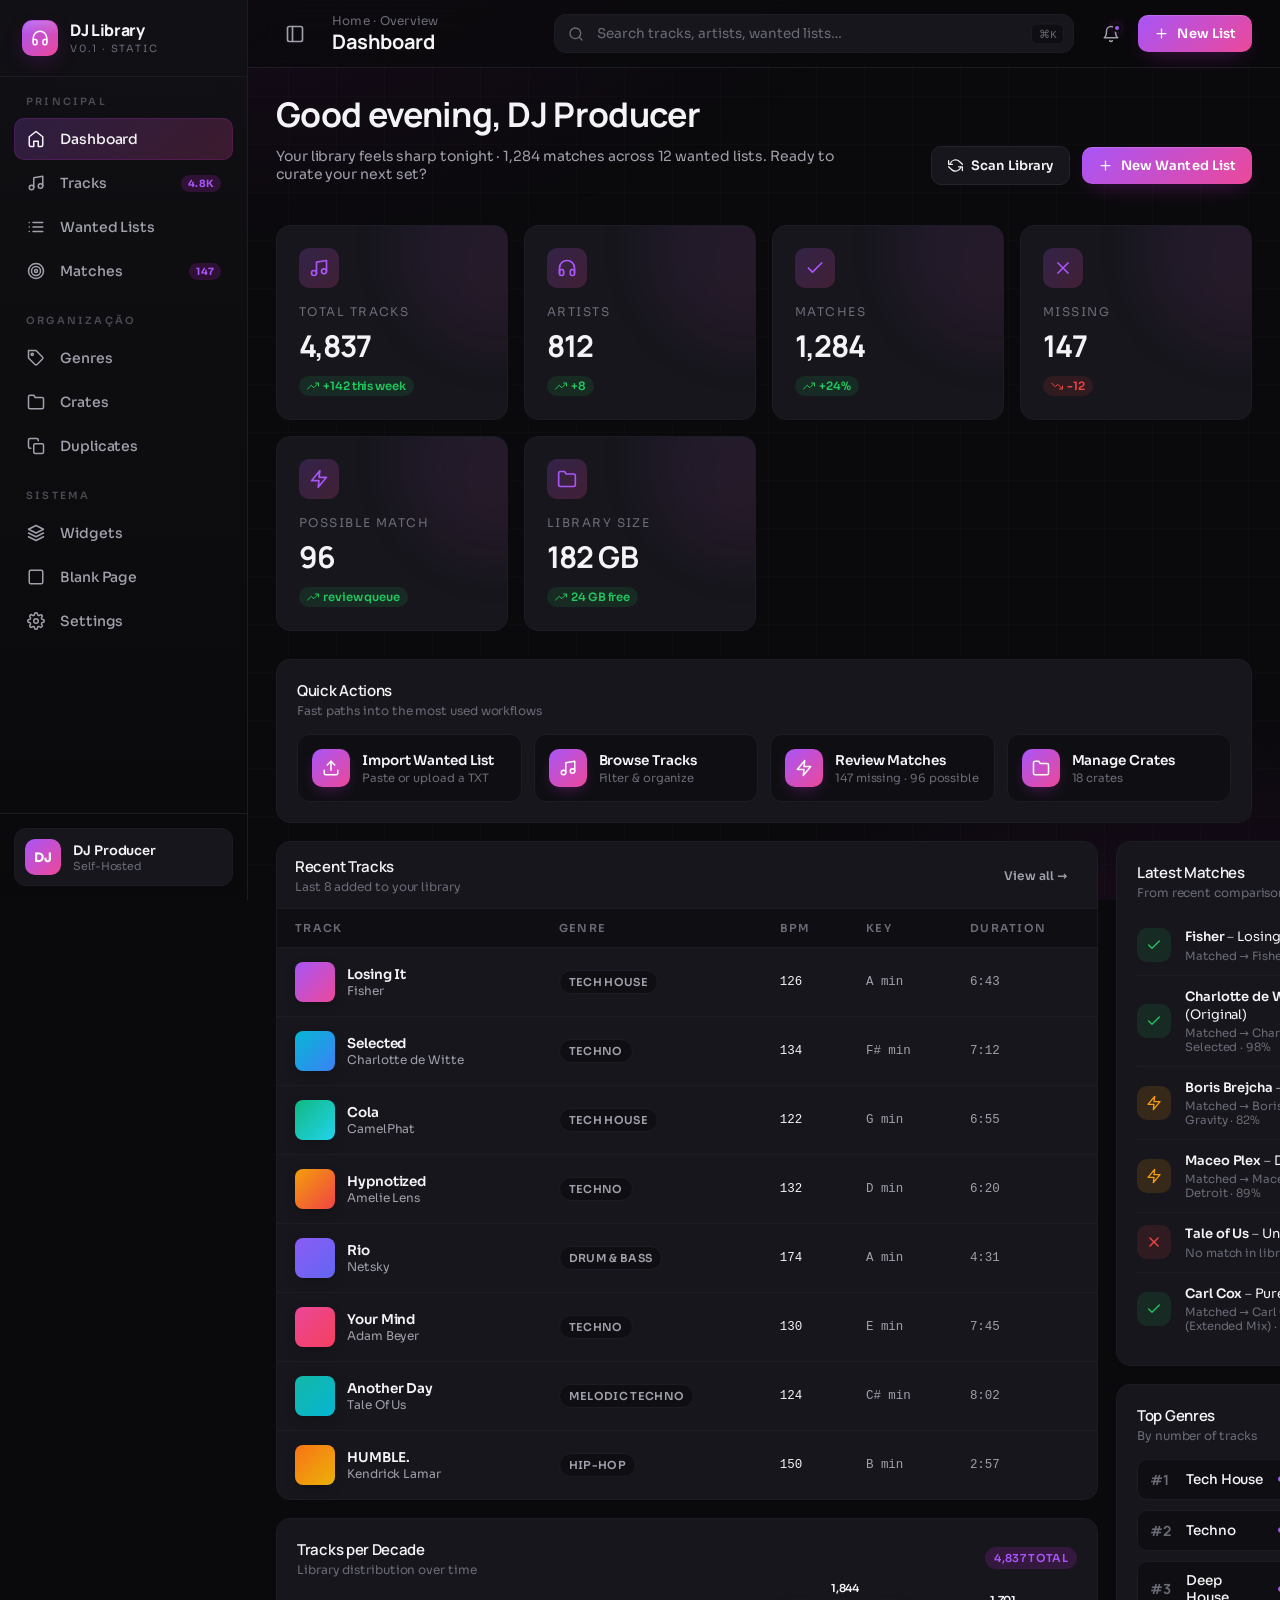
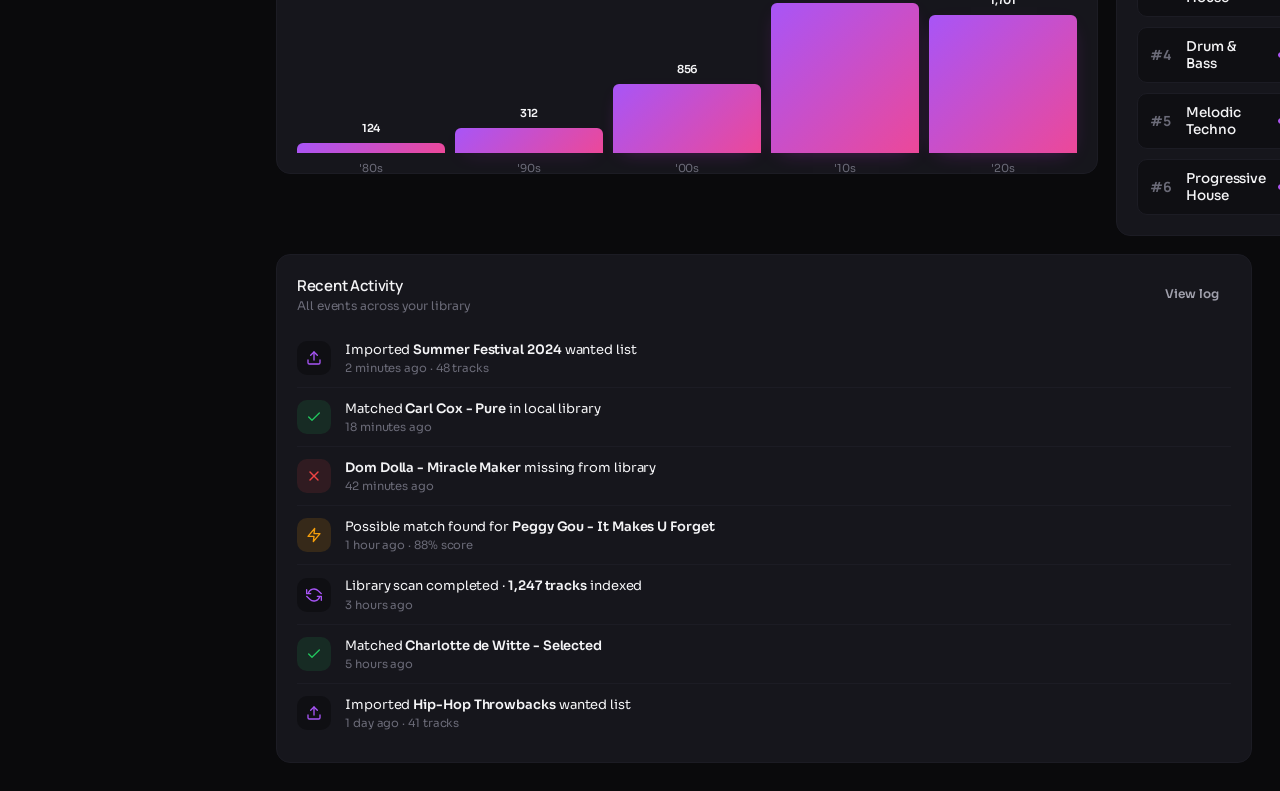
==== frontend/public/dj-library/dj-library.html @ b489fb36 "auto-commit for 7fa4ab2e-2ff0-41b8-8166-0a86ba726720" ====
<!DOCTYPE html>
<html lang="en" data-skin="neon">
<head>
  <meta charset="UTF-8">
  <meta name="viewport" content="width=device-width, initial-scale=1.0">
  <title>Dashboard · DJ Library</title>
  <link rel="icon" href="data:image/svg+xml,<svg xmlns='http://www.w3.org/2000/svg' viewBox='0 0 24 24' fill='none' stroke='%23a855f7' stroke-width='2'><path d='M3 18v-6a9 9 0 0 1 18 0v6'/><path d='M21 19a2 2 0 0 1-2 2h-1a2 2 0 0 1-2-2v-3a2 2 0 0 1 2-2h3zM3 19a2 2 0 0 0 2 2h1a2 2 0 0 0 2-2v-3a2 2 0 0 0-2-2H3z'/></svg>">
  <link rel="stylesheet" href="assets/css/main.css">
  <script src="assets/js/data.js" defer></script>
  <script src="assets/js/layout.js" defer></script>
  <script src="assets/js/main.js" defer></script>
</head>
<body>
  <div class="mobile-overlay"></div>
  <div class="app">
    <aside class="sidebar" id="sidebar"></aside>
    <main class="main">
      <header class="topbar" id="topbar"></header>
      <div class="page" data-testid="page-dashboard">

        <!-- Hero -->
        <div class="page-hero anim-up">
          <div>
            <h2>Good evening, DJ Producer</h2>
            <p class="sub">Your library feels sharp tonight · 1,284 matches across 12 wanted lists. Ready to curate your next set?</p>
          </div>
          <div class="kit-row">
            <button class="btn btn-secondary" data-testid="action-scan">
              <svg width="15" height="15" viewBox="0 0 24 24" fill="none" stroke="currentColor" stroke-width="2" stroke-linecap="round" stroke-linejoin="round"><polyline points="1 4 1 10 7 10"/><polyline points="23 20 23 14 17 14"/><path d="M3.51 9a9 9 0 0 1 14.85-3.36L23 10M1 14l4.64 4.36A9 9 0 0 0 20.49 15"/></svg>
              <span>Scan Library</span>
            </button>
            <button class="btn btn-primary" data-testid="action-new-list" onclick="location.href='wanted-list.html'">
              <svg width="15" height="15" viewBox="0 0 24 24" fill="none" stroke="currentColor" stroke-width="2" stroke-linecap="round" stroke-linejoin="round"><line x1="12" y1="5" x2="12" y2="19"/><line x1="5" y1="12" x2="19" y2="12"/></svg>
              <span>New Wanted List</span>
            </button>
          </div>
        </div>

        <!-- Metrics -->
        <div class="metrics" id="metrics-grid"></div>

        <!-- Quick Actions -->
        <div class="card anim-up anim-up-2" style="margin-bottom: 18px;">
          <div class="card-header">
            <div>
              <h3>Quick Actions</h3>
              <div class="sub">Fast paths into the most used workflows</div>
            </div>
          </div>
          <div class="quick-actions" id="quick-actions"></div>
        </div>

        <!-- Main grid: table + top genres + activity -->
        <div class="grid-2 anim-up anim-up-3" style="margin-bottom: 18px;">
          <div class="stack">
            <div class="card" style="padding: 0;">
              <div class="table-toolbar">
                <div>
                  <h3 style="font-size:15px;font-weight:600;">Recent Tracks</h3>
                  <div style="font-size:12px;color:var(--text-dim);margin-top:2px;">Last 8 added to your library</div>
                </div>
                <div class="tt-spacer"></div>
                <a href="tracks.html" class="btn btn-ghost btn-sm">View all →</a>
              </div>
              <div class="table-scroll">
                <table class="data-table">
                  <thead>
                    <tr>
                      <th>Track</th>
                      <th>Genre</th>
                      <th>BPM</th>
                      <th>Key</th>
                      <th>Duration</th>
                    </tr>
                  </thead>
                  <tbody id="recent-tracks-body"></tbody>
                </table>
              </div>
            </div>

            <!-- Tracks per decade -->
            <div class="card">
              <div class="card-header">
                <div>
                  <h3>Tracks per Decade</h3>
                  <div class="sub">Library distribution over time</div>
                </div>
                <span class="badge badge-accent">4,837 total</span>
              </div>
              <div class="bars-chart" id="decade-chart"></div>
            </div>
          </div>

          <div class="stack">
            <!-- Latest matches -->
            <div class="card">
              <div class="card-header">
                <div>
                  <h3>Latest Matches</h3>
                  <div class="sub">From recent comparisons</div>
                </div>
                <a href="matches.html" class="btn btn-ghost btn-sm">All →</a>
              </div>
              <div class="activity-list" id="latest-matches"></div>
            </div>

            <!-- Top genres -->
            <div class="card">
              <div class="card-header">
                <div>
                  <h3>Top Genres</h3>
                  <div class="sub">By number of tracks</div>
                </div>
              </div>
              <div class="top-list" id="top-genres"></div>
            </div>
          </div>
        </div>

        <!-- Recent activity -->
        <div class="card anim-up anim-up-4">
          <div class="card-header">
            <div>
              <h3>Recent Activity</h3>
              <div class="sub">All events across your library</div>
            </div>
            <button class="btn btn-ghost btn-sm">View log</button>
          </div>
          <div class="activity-list" id="activity-feed"></div>
        </div>

      </div>
    </main>
  </div>

  <script>
    document.addEventListener('DOMContentLoaded', () => {
      DJLayout.mount({ active: 'dashboard', title: 'Dashboard', crumb: 'Home · Overview' });
      const I = DJ_ICONS;

      // Metrics
      const m = DJ_METRICS;
      const cells = [
        { label: 'Total Tracks',   value: m.tracks.toLocaleString(), trend: '+142 this week', up: true, icon: I.music, testid: 'metric-tracks' },
        { label: 'Artists',        value: m.artists, trend: '+8', up: true, icon: I.headphones, testid: 'metric-artists' },
        { label: 'Matches',        value: m.matched.toLocaleString(), trend: '+24%', up: true, icon: I.check, testid: 'metric-matches' },
        { label: 'Missing',        value: m.missing, trend: '-12', up: false, icon: I.x, testid: 'metric-missing' },
        { label: 'Possible Match', value: m.possible, trend: 'review queue', up: true, icon: I.zap, testid: 'metric-possible' },
        { label: 'Library Size',   value: m.size, trend: '24 GB free', up: true, icon: I.folder, testid: 'metric-size' },
      ];
      document.getElementById('metrics-grid').innerHTML = cells.map(c => `
        <div class="metric" data-testid="${c.testid}">
          <div class="metric-icon">${c.icon()}</div>
          <div class="metric-label">${c.label}</div>
          <div class="metric-value">${c.value}</div>
          <span class="metric-trend ${c.up ? 'up' : 'down'}">${c.up ? I.trendUp() : I.trendDown()}<span>${c.trend}</span></span>
        </div>
      `).join('');

      // Quick actions
      document.getElementById('quick-actions').innerHTML = [
        { title: 'Import Wanted List', sub: 'Paste or upload a TXT', icon: I.upload, href: 'wanted-list.html', testid: 'qa-import' },
        { title: 'Browse Tracks',      sub: 'Filter & organize',     icon: I.music,  href: 'tracks.html',      testid: 'qa-browse' },
        { title: 'Review Matches',     sub: '147 missing · 96 possible', icon: I.target || I.zap, href: 'matches.html', testid: 'qa-review' },
        { title: 'Manage Crates',      sub: '18 crates',             icon: I.folder, href: 'crates.html',      testid: 'qa-crates' },
      ].map(q => `
        <a href="${q.href}" class="qa" data-testid="${q.testid}">
          <div class="qa-icon">${q.icon()}</div>
          <div class="qa-body">
            <div class="qa-title">${q.title}</div>
            <div class="qa-sub">${q.sub}</div>
          </div>
        </a>
      `).join('');

      // Recent tracks (first 8)
      document.getElementById('recent-tracks-body').innerHTML = DJ_TRACKS.slice(0, 8).map(t => {
        const cover = coverUrl(t.id);
        const grad = coverClass(t.id);
        return `
          <tr>
            <td>
              <div class="track-cell">
                <div class="album-art ${grad}"><img src="${cover}" alt="" onerror="this.style.display='none'"/></div>
                <div class="track-info">
                  <span class="track-title">${t.track}</span>
                  <span class="track-artist">${t.artist}</span>
                </div>
              </div>
            </td>
            <td><span class="badge badge-neutral">${t.genre}</span></td>
            <td class="mono">${t.bpm}</td>
            <td class="mono muted">${t.key}</td>
            <td class="mono muted">${t.duration}</td>
          </tr>
        `;
      }).join('');

      // Decade chart
      const maxDec = Math.max(...DJ_DECADES.map(d => d.value));
      document.getElementById('decade-chart').innerHTML = DJ_DECADES.map(d => {
        const h = Math.round((d.value / maxDec) * 100);
        return `
          <div class="bar" style="height:${h}%;">
            <div class="bar-value">${d.value.toLocaleString()}</div>
            <div class="bar-label">${d.label}</div>
          </div>
        `;
      }).join('');

      // Latest matches
      document.getElementById('latest-matches').innerHTML = DJ_MATCHES.slice(0, 6).map(m => {
        const cls = m.status === 'have' ? 'have' : m.status === 'missing' ? 'missing' : 'possible';
        const ico = m.status === 'have' ? I.check() : m.status === 'missing' ? I.x() : I.zap();
        return `
          <div class="activity-item">
            <div class="activity-icon ${cls}">${ico}</div>
            <div class="activity-body">
              <div class="activity-text"><strong>${m.wanted_artist}</strong> <span class="muted">–</span> ${m.wanted_track}</div>
              <div class="activity-meta">${m.match !== '—' ? 'Matched → ' + m.match : 'No match in library'} ${m.score ? '· ' + m.score + '%' : ''}</div>
            </div>
            <span class="badge badge-${m.status}">${m.status}</span>
          </div>
        `;
      }).join('');

      // Top genres
      const maxG = Math.max(...DJ_GENRES.map(g => g.count));
      document.getElementById('top-genres').innerHTML = DJ_GENRES.slice(0, 6).map((g, i) => `
        <div class="top-row">
          <span class="top-rank">#${i + 1}</span>
          <span class="top-label">${g.name}</span>
          <div class="top-bar"><div class="top-bar-fill" style="width:${(g.count / maxG) * 100}%"></div></div>
          <span class="top-value">${g.count}</span>
        </div>
      `).join('');

      // Activity feed
      document.getElementById('activity-feed').innerHTML = DJ_ACTIVITY.map(a => {
        const cls = a.type === 'have' ? 'have' : a.type === 'missing' ? 'missing' : a.type === 'possible' ? 'possible' : '';
        const ico = a.icon === 'check' ? I.check() : a.icon === 'x' ? I.x() : a.icon === 'zap' ? I.zap() : a.icon === 'upload' ? I.upload() : I.refresh();
        return `
          <div class="activity-item">
            <div class="activity-icon ${cls}">${ico}</div>
            <div class="activity-body">
              <div class="activity-text">${a.text}</div>
              <div class="activity-meta">${a.meta}</div>
            </div>
          </div>
        `;
      }).join('');
    });
  </script>
</body>
</html>
---- frontend/public/dj-library/assets/css/main.css ----
/* ============================================
   DJ LIBRARY — Core Stylesheet
   ============================================ */

/* ---------- Fonts ---------- */
@import url('https://fonts.googleapis.com/css2?family=Sora:wght@300;400;500;600;700;800&family=Manrope:wght@400;500;600;700;800&display=swap');

/* ---------- Theme Tokens ---------- */
:root {
  /* Surfaces */
  --bg: #0a0a0c;
  --bg-grid: #0d0d10;
  --bg-elevated: #111115;
  --bg-card: #16161c;
  --bg-card-hover: #1d1d25;
  --bg-inset: #0f0f13;
  --border: #24242e;
  --border-strong: #32323e;
  --border-subtle: #1c1c24;

  /* Text */
  --text: #f4f4f6;
  --text-muted: #a0a0ac;
  --text-dim: #6b6b78;
  --text-faint: #4a4a54;

  /* Status */
  --have: #22c55e;
  --have-bg: rgba(34, 197, 94, 0.12);
  --missing: #ef4444;
  --missing-bg: rgba(239, 68, 68, 0.12);
  --possible: #f59e0b;
  --possible-bg: rgba(245, 158, 11, 0.14);
  --info: #38bdf8;
  --info-bg: rgba(56, 189, 248, 0.12);

  /* Default Skin: NEON (Purple + Magenta) */
  --accent: #c026d3;
  --accent-2: #a855f7;
  --accent-soft: rgba(192, 38, 211, 0.18);
  --accent-glow: rgba(192, 38, 211, 0.45);
  --accent-grad: linear-gradient(135deg, #a855f7 0%, #ec4899 100%);
  --accent-grad-soft: linear-gradient(135deg, rgba(168, 85, 247, 0.2) 0%, rgba(236, 72, 153, 0.2) 100%);

  /* Layout */
  --sidebar-w: 248px;
  --sidebar-w-collapsed: 76px;
  --header-h: 68px;
  --radius: 14px;
  --radius-sm: 10px;
  --radius-lg: 20px;

  /* Motion */
  --ease: cubic-bezier(0.22, 1, 0.36, 1);
  --t-fast: 140ms;
  --t-med: 260ms;
  --t-slow: 420ms;
}

/* Skin: ELECTRIC (Cyan + Blue) */
[data-skin="electric"] {
  --accent: #06b6d4;
  --accent-2: #3b82f6;
  --accent-soft: rgba(6, 182, 212, 0.18);
  --accent-glow: rgba(6, 182, 212, 0.45);
  --accent-grad: linear-gradient(135deg, #3b82f6 0%, #06b6d4 100%);
  --accent-grad-soft: linear-gradient(135deg, rgba(59, 130, 246, 0.2) 0%, rgba(6, 182, 212, 0.2) 100%);
}

/* Skin: NEBULA (Purple + Cyan) */
[data-skin="nebula"] {
  --accent: #8b5cf6;
  --accent-2: #22d3ee;
  --accent-soft: rgba(139, 92, 246, 0.18);
  --accent-glow: rgba(139, 92, 246, 0.45);
  --accent-grad: linear-gradient(135deg, #8b5cf6 0%, #22d3ee 100%);
  --accent-grad-soft: linear-gradient(135deg, rgba(139, 92, 246, 0.2) 0%, rgba(34, 211, 238, 0.2) 100%);
}

/* Skin: SUNSET (Orange + Pink) */
[data-skin="sunset"] {
  --accent: #f97316;
  --accent-2: #ec4899;
  --accent-soft: rgba(249, 115, 22, 0.18);
  --accent-glow: rgba(249, 115, 22, 0.45);
  --accent-grad: linear-gradient(135deg, #f97316 0%, #ec4899 100%);
  --accent-grad-soft: linear-gradient(135deg, rgba(249, 115, 22, 0.2) 0%, rgba(236, 72, 153, 0.2) 100%);
}

/* Skin: MATRIX (Green) */
[data-skin="matrix"] {
  --accent: #10b981;
  --accent-2: #84cc16;
  --accent-soft: rgba(16, 185, 129, 0.18);
  --accent-glow: rgba(16, 185, 129, 0.45);
  --accent-grad: linear-gradient(135deg, #10b981 0%, #84cc16 100%);
  --accent-grad-soft: linear-gradient(135deg, rgba(16, 185, 129, 0.2) 0%, rgba(132, 204, 22, 0.2) 100%);
}

/* ---------- Reset ---------- */
*, *::before, *::after { box-sizing: border-box; }
html, body { margin: 0; padding: 0; }
body {
  font-family: 'Sora', system-ui, -apple-system, sans-serif;
  font-weight: 400;
  background: var(--bg);
  color: var(--text);
  -webkit-font-smoothing: antialiased;
  font-feature-settings: 'ss01', 'cv11';
  min-height: 100vh;
  overflow-x: hidden;
  letter-spacing: -0.005em;
}
h1, h2, h3, h4, h5 { font-family: 'Manrope', 'Sora', sans-serif; font-weight: 700; letter-spacing: -0.02em; margin: 0; }
a { color: inherit; text-decoration: none; }
button { font-family: inherit; cursor: pointer; border: none; background: none; color: inherit; }
input, textarea, select { font-family: inherit; }
::selection { background: var(--accent-soft); color: var(--text); }

/* Scrollbars */
*::-webkit-scrollbar { width: 10px; height: 10px; }
*::-webkit-scrollbar-track { background: transparent; }
*::-webkit-scrollbar-thumb { background: var(--border-strong); border-radius: 10px; border: 2px solid var(--bg); }
*::-webkit-scrollbar-thumb:hover { background: var(--text-faint); }

/* ---------- Background ambient ---------- */
body::before {
  content: '';
  position: fixed;
  inset: 0;
  background:
    radial-gradient(1200px 600px at 15% -10%, var(--accent-soft), transparent 60%),
    radial-gradient(900px 500px at 95% 110%, var(--accent-soft), transparent 60%);
  opacity: 0.55;
  pointer-events: none;
  z-index: 0;
  transition: opacity var(--t-slow) var(--ease);
}
body::after {
  content: '';
  position: fixed;
  inset: 0;
  background-image:
    linear-gradient(rgba(255,255,255,0.014) 1px, transparent 1px),
    linear-gradient(90deg, rgba(255,255,255,0.014) 1px, transparent 1px);
  background-size: 48px 48px;
  pointer-events: none;
  z-index: 0;
}

/* ---------- App Shell ---------- */
.app {
  position: relative;
  z-index: 1;
  display: grid;
  grid-template-columns: var(--sidebar-w) 1fr;
  min-height: 100vh;
  transition: grid-template-columns var(--t-med) var(--ease);
}
.app.collapsed { grid-template-columns: var(--sidebar-w-collapsed) 1fr; }

/* ---------- Sidebar ---------- */
.sidebar {
  position: sticky;
  top: 0;
  height: 100vh;
  background: linear-gradient(180deg, rgba(17, 17, 21, 0.95) 0%, rgba(10, 10, 12, 0.92) 100%);
  border-right: 1px solid var(--border-subtle);
  backdrop-filter: blur(18px);
  -webkit-backdrop-filter: blur(18px);
  display: flex;
  flex-direction: column;
  z-index: 40;
  overflow: hidden;
  transition: transform var(--t-med) var(--ease);
}
.sidebar-brand {
  display: flex;
  align-items: center;
  gap: 12px;
  padding: 20px 22px;
  border-bottom: 1px solid var(--border-subtle);
  min-height: var(--header-h);
}
.sidebar-brand .logo {
  width: 36px;
  height: 36px;
  border-radius: 10px;
  background: var(--accent-grad);
  display: grid;
  place-items: center;
  flex-shrink: 0;
  box-shadow: 0 8px 24px -8px var(--accent-glow);
  position: relative;
  overflow: hidden;
}
.sidebar-brand .logo::after {
  content: '';
  position: absolute;
  inset: 1px;
  border-radius: 9px;
  background: linear-gradient(180deg, rgba(255,255,255,0.18), transparent 40%);
  pointer-events: none;
}
.sidebar-brand .logo svg { width: 18px; height: 18px; color: #fff; position: relative; z-index: 1; }
.sidebar-brand .brand-text { display: flex; flex-direction: column; line-height: 1.1; white-space: nowrap; overflow: hidden; }
.sidebar-brand .brand-name { font-family: 'Manrope', sans-serif; font-weight: 800; font-size: 16px; letter-spacing: -0.02em; }
.sidebar-brand .brand-tag { font-size: 10px; text-transform: uppercase; letter-spacing: 0.18em; color: var(--text-dim); margin-top: 3px; }

.sidebar-nav {
  flex: 1;
  overflow-y: auto;
  padding: 18px 14px;
  display: flex;
  flex-direction: column;
  gap: 22px;
}
.nav-group-label {
  font-size: 10px;
  letter-spacing: 0.22em;
  text-transform: uppercase;
  color: var(--text-faint);
  padding: 0 12px 8px;
  font-weight: 600;
  white-space: nowrap;
  overflow: hidden;
}
.nav-group { display: flex; flex-direction: column; gap: 2px; }
.nav-item {
  display: flex;
  align-items: center;
  gap: 14px;
  padding: 11px 12px;
  border-radius: 10px;
  color: var(--text-muted);
  font-size: 14px;
  font-weight: 500;
  transition: background var(--t-fast) var(--ease), color var(--t-fast) var(--ease), transform var(--t-fast) var(--ease);
  position: relative;
  white-space: nowrap;
  overflow: hidden;
}
.nav-item .nav-icon {
  width: 20px; height: 20px;
  display: grid; place-items: center;
  flex-shrink: 0;
  position: relative;
}
.nav-item .nav-icon svg { width: 18px; height: 18px; }
.nav-item:hover { background: var(--bg-card); color: var(--text); }
.nav-item.active {
  background: var(--accent-grad-soft);
  color: var(--text);
  box-shadow: inset 0 0 0 1px var(--accent-soft);
}
.nav-item.active::before {
  content: '';
  position: absolute;
  left: -14px;
  top: 50%;
  transform: translateY(-50%);
  width: 3px;
  height: 20px;
  border-radius: 0 3px 3px 0;
  background: var(--accent-grad);
  box-shadow: 0 0 12px var(--accent-glow);
}
.nav-item .nav-badge {
  margin-left: auto;
  font-size: 10px;
  font-weight: 700;
  padding: 2px 7px;
  border-radius: 999px;
  background: var(--accent-soft);
  color: var(--accent-2);
  letter-spacing: 0.02em;
}

.sidebar-footer {
  padding: 14px;
  border-top: 1px solid var(--border-subtle);
}
.user-card {
  display: flex;
  align-items: center;
  gap: 12px;
  padding: 10px;
  border-radius: 12px;
  background: var(--bg-card);
  border: 1px solid var(--border-subtle);
  transition: background var(--t-fast) var(--ease);
  overflow: hidden;
  white-space: nowrap;
}
.user-card:hover { background: var(--bg-card-hover); }
.user-avatar {
  width: 36px; height: 36px;
  border-radius: 10px;
  background: var(--accent-grad);
  display: grid; place-items: center;
  font-weight: 700; font-size: 13px; color: #fff;
  flex-shrink: 0;
}
.user-meta { display: flex; flex-direction: column; min-width: 0; }
.user-name { font-size: 13px; font-weight: 600; color: var(--text); overflow: hidden; text-overflow: ellipsis; }
.user-plan { font-size: 11px; color: var(--text-dim); }

/* Collapsed state (desktop) */
.app.collapsed .sidebar .brand-text,
.app.collapsed .sidebar .nav-item span.nav-label,
.app.collapsed .sidebar .nav-group-label,
.app.collapsed .sidebar .nav-badge,
.app.collapsed .sidebar .user-meta { display: none; }
.app.collapsed .sidebar-brand { justify-content: center; padding: 20px 12px; }
.app.collapsed .sidebar-nav { padding: 18px 10px; }
.app.collapsed .nav-item { justify-content: center; padding: 11px 8px; }
.app.collapsed .nav-item.active::before { left: -10px; }
.app.collapsed .user-card { justify-content: center; padding: 8px; }

/* Tooltip for collapsed sidebar */
.app.collapsed .nav-item::after {
  content: attr(data-label);
  position: absolute;
  left: calc(100% + 14px);
  top: 50%;
  transform: translateY(-50%) translateX(-4px);
  background: var(--bg-card);
  border: 1px solid var(--border-strong);
  color: var(--text);
  padding: 7px 12px;
  border-radius: 8px;
  font-size: 12px;
  font-weight: 500;
  white-space: nowrap;
  opacity: 0;
  pointer-events: none;
  transition: opacity var(--t-fast) var(--ease), transform var(--t-fast) var(--ease);
  z-index: 100;
  box-shadow: 0 10px 30px -10px rgba(0,0,0,0.6);
}
.app.collapsed .nav-item:hover::after {
  opacity: 1;
  transform: translateY(-50%) translateX(0);
}

/* ---------- Main area ---------- */
.main {
  display: flex;
  flex-direction: column;
  min-width: 0;
}

/* ---------- Topbar ---------- */
.topbar {
  position: sticky;
  top: 0;
  z-index: 30;
  display: flex;
  align-items: center;
  gap: 18px;
  padding: 0 28px;
  min-height: var(--header-h);
  background: rgba(10, 10, 12, 0.72);
  backdrop-filter: blur(20px);
  -webkit-backdrop-filter: blur(20px);
  border-bottom: 1px solid var(--border-subtle);
}
.topbar-toggle {
  width: 38px; height: 38px;
  border-radius: 10px;
  display: grid; place-items: center;
  color: var(--text-muted);
  transition: background var(--t-fast) var(--ease), color var(--t-fast) var(--ease);
}
.topbar-toggle:hover { background: var(--bg-card); color: var(--text); }
.topbar-toggle svg { width: 20px; height: 20px; }

.topbar-title { display: flex; flex-direction: column; gap: 2px; line-height: 1.15; }
.topbar-title h1 { font-size: 20px; font-weight: 700; }
.topbar-title .crumb { font-size: 12px; color: var(--text-dim); letter-spacing: 0.02em; }

.topbar-search {
  flex: 1;
  max-width: 520px;
  margin-left: auto;
  position: relative;
}
.topbar-search input {
  width: 100%;
  padding: 10px 14px 10px 42px;
  background: var(--bg-card);
  border: 1px solid var(--border-subtle);
  border-radius: 12px;
  color: var(--text);
  font-size: 13.5px;
  transition: border-color var(--t-fast) var(--ease), background var(--t-fast) var(--ease);
}
.topbar-search input::placeholder { color: var(--text-dim); }
.topbar-search input:focus {
  outline: none;
  border-color: var(--accent-soft);
  background: var(--bg-card-hover);
  box-shadow: 0 0 0 3px var(--accent-soft);
}
.topbar-search .search-icon {
  position: absolute;
  left: 14px;
  top: 50%;
  transform: translateY(-50%);
  color: var(--text-dim);
  width: 16px; height: 16px;
}
.topbar-search .kbd {
  position: absolute;
  right: 10px;
  top: 50%;
  transform: translateY(-50%);
  font-size: 10.5px;
  color: var(--text-dim);
  background: var(--bg-inset);
  padding: 3px 7px;
  border-radius: 6px;
  border: 1px solid var(--border-subtle);
  font-family: 'JetBrains Mono', monospace;
}

.topbar-actions { display: flex; align-items: center; gap: 8px; }
.icon-btn {
  width: 38px; height: 38px;
  border-radius: 10px;
  display: grid; place-items: center;
  color: var(--text-muted);
  background: transparent;
  transition: background var(--t-fast) var(--ease), color var(--t-fast) var(--ease);
  position: relative;
}
.icon-btn:hover { background: var(--bg-card); color: var(--text); }
.icon-btn svg { width: 18px; height: 18px; }
.icon-btn .dot {
  position: absolute;
  top: 9px; right: 9px;
  width: 8px; height: 8px;
  background: var(--accent-2);
  border-radius: 50%;
  border: 2px solid var(--bg);
  box-shadow: 0 0 8px var(--accent-glow);
}

/* ---------- Page ---------- */
.page {
  padding: 28px;
  max-width: 1580px;
  width: 100%;
  margin: 0 auto;
}
.page-hero {
  display: flex;
  align-items: flex-end;
  justify-content: space-between;
  gap: 18px;
  margin-bottom: 28px;
}
.page-hero h2 {
  font-size: clamp(26px, 3vw, 34px);
  line-height: 1.1;
  margin-bottom: 6px;
}
.page-hero .sub { color: var(--text-muted); font-size: 14px; max-width: 600px; }

/* ---------- Buttons ---------- */
.btn {
  display: inline-flex;
  align-items: center;
  gap: 8px;
  padding: 10px 16px;
  border-radius: 10px;
  font-weight: 600;
  font-size: 13px;
  letter-spacing: 0.005em;
  transition: transform var(--t-fast) var(--ease), background var(--t-fast) var(--ease), box-shadow var(--t-fast) var(--ease);
  white-space: nowrap;
}
.btn svg { width: 15px; height: 15px; }
.btn:hover { transform: translateY(-1px); }
.btn:active { transform: translateY(0); }
.btn-primary {
  background: var(--accent-grad);
  color: #fff;
  box-shadow: 0 8px 24px -10px var(--accent-glow), inset 0 1px 0 rgba(255,255,255,0.15);
}
.btn-primary:hover { box-shadow: 0 12px 32px -10px var(--accent-glow), inset 0 1px 0 rgba(255,255,255,0.2); }
.btn-secondary {
  background: var(--bg-card);
  color: var(--text);
  border: 1px solid var(--border);
}
.btn-secondary:hover { background: var(--bg-card-hover); border-color: var(--border-strong); }
.btn-ghost { color: var(--text-muted); padding: 9px 12px; }
.btn-ghost:hover { color: var(--text); background: var(--bg-card); }
.btn-danger {
  background: rgba(239, 68, 68, 0.12);
  color: var(--missing);
  border: 1px solid rgba(239, 68, 68, 0.2);
}
.btn-danger:hover { background: rgba(239, 68, 68, 0.2); }
.btn-sm { padding: 7px 12px; font-size: 12px; }
.btn-lg { padding: 13px 22px; font-size: 14px; }

/* ---------- Cards ---------- */
.card {
  background: var(--bg-card);
  border: 1px solid var(--border-subtle);
  border-radius: var(--radius);
  padding: 20px;
  transition: border-color var(--t-fast) var(--ease), background var(--t-fast) var(--ease);
}
.card:hover { border-color: var(--border); }
.card-header {
  display: flex;
  align-items: center;
  justify-content: space-between;
  gap: 12px;
  margin-bottom: 16px;
}
.card-header h3 { font-size: 15px; font-weight: 600; }
.card-header .sub { font-size: 12px; color: var(--text-dim); margin-top: 2px; }

/* ---------- Metric Cards ---------- */
.metrics {
  display: grid;
  grid-template-columns: repeat(auto-fit, minmax(220px, 1fr));
  gap: 16px;
  margin-bottom: 28px;
}
.metric {
  position: relative;
  background: var(--bg-card);
  border: 1px solid var(--border-subtle);
  border-radius: var(--radius);
  padding: 22px;
  overflow: hidden;
  transition: border-color var(--t-fast) var(--ease), transform var(--t-fast) var(--ease);
}
.metric:hover { border-color: var(--border-strong); transform: translateY(-2px); }
.metric::before {
  content: '';
  position: absolute;
  top: -40%;
  right: -40%;
  width: 200px; height: 200px;
  border-radius: 50%;
  background: var(--accent-grad);
  opacity: 0.08;
  filter: blur(30px);
}
.metric-icon {
  width: 40px; height: 40px;
  border-radius: 10px;
  background: var(--accent-grad-soft);
  display: grid; place-items: center;
  color: var(--accent-2);
  margin-bottom: 16px;
}
.metric-icon svg { width: 20px; height: 20px; }
.metric-label { font-size: 12px; color: var(--text-dim); text-transform: uppercase; letter-spacing: 0.12em; margin-bottom: 6px; }
.metric-value { font-family: 'Manrope', sans-serif; font-size: 30px; font-weight: 700; letter-spacing: -0.03em; }
.metric-trend {
  display: inline-flex;
  align-items: center;
  gap: 4px;
  font-size: 11.5px;
  font-weight: 600;
  padding: 3px 8px;
  border-radius: 999px;
  margin-top: 10px;
}
.metric-trend.up { background: var(--have-bg); color: var(--have); }
.metric-trend.down { background: var(--missing-bg); color: var(--missing); }
.metric-trend svg { width: 12px; height: 12px; }

/* ---------- Grid layouts ---------- */
.grid-2 { display: grid; grid-template-columns: 2fr 1fr; gap: 18px; }
.grid-3 { display: grid; grid-template-columns: repeat(3, 1fr); gap: 18px; }
.grid-2-1 { display: grid; grid-template-columns: 2fr 1fr; gap: 18px; }
.stack { display: flex; flex-direction: column; gap: 18px; }

/* ---------- Table ---------- */
.table-wrap {
  background: var(--bg-card);
  border: 1px solid var(--border-subtle);
  border-radius: var(--radius);
  overflow: hidden;
}
.table-toolbar {
  display: flex;
  align-items: center;
  gap: 10px;
  padding: 14px 18px;
  border-bottom: 1px solid var(--border-subtle);
  flex-wrap: wrap;
}
.table-toolbar .tt-title { font-weight: 600; font-size: 14px; }
.table-toolbar .tt-spacer { flex: 1; }
.table-scroll { overflow-x: auto; }
.data-table {
  width: 100%;
  border-collapse: collapse;
  min-width: 820px;
}
.data-table thead th {
  text-align: left;
  padding: 12px 18px;
  font-size: 11px;
  text-transform: uppercase;
  letter-spacing: 0.12em;
  color: var(--text-dim);
  border-bottom: 1px solid var(--border-subtle);
  font-weight: 600;
  background: var(--bg-inset);
}
.data-table tbody td {
  padding: 14px 18px;
  font-size: 13.5px;
  border-bottom: 1px solid var(--border-subtle);
  color: var(--text);
  vertical-align: middle;
}
.data-table tbody tr { transition: background var(--t-fast) var(--ease); }
.data-table tbody tr:hover { background: var(--bg-card-hover); }
.data-table tbody tr:last-child td { border-bottom: none; }
.data-table .muted { color: var(--text-muted); }
.data-table .mono { font-family: 'JetBrains Mono', 'Fira Code', monospace; font-size: 12.5px; }

/* Track row with album art */
.track-cell {
  display: flex;
  align-items: center;
  gap: 12px;
}
.album-art {
  width: 40px; height: 40px;
  border-radius: 8px;
  background: var(--accent-grad);
  flex-shrink: 0;
  display: grid; place-items: center;
  color: #fff;
  font-weight: 700;
  font-size: 13px;
  box-shadow: 0 4px 14px -6px rgba(0,0,0,0.6);
  overflow: hidden;
  position: relative;
}
.album-art.lg { width: 52px; height: 52px; font-size: 15px; }
.album-art img { width: 100%; height: 100%; object-fit: cover; display: block; }
.album-art.grad-0 { background: linear-gradient(135deg, #ef4444, #f97316); }
.album-art.grad-1 { background: linear-gradient(135deg, #a855f7, #ec4899); }
.album-art.grad-2 { background: linear-gradient(135deg, #06b6d4, #3b82f6); }
.album-art.grad-3 { background: linear-gradient(135deg, #10b981, #22d3ee); }
.album-art.grad-4 { background: linear-gradient(135deg, #f59e0b, #ef4444); }
.album-art.grad-5 { background: linear-gradient(135deg, #8b5cf6, #6366f1); }
.album-art.grad-6 { background: linear-gradient(135deg, #ec4899, #f43f5e); }
.album-art.grad-7 { background: linear-gradient(135deg, #14b8a6, #06b6d4); }
.album-art.grad-8 { background: linear-gradient(135deg, #f97316, #eab308); }
.track-info { display: flex; flex-direction: column; min-width: 0; }
.track-title { font-weight: 600; font-size: 13.5px; color: var(--text); white-space: nowrap; overflow: hidden; text-overflow: ellipsis; }
.track-artist { font-size: 12px; color: var(--text-muted); white-space: nowrap; overflow: hidden; text-overflow: ellipsis; }

/* ---------- Badges ---------- */
.badge {
  display: inline-flex;
  align-items: center;
  gap: 5px;
  font-size: 11px;
  font-weight: 600;
  padding: 4px 9px;
  border-radius: 999px;
  letter-spacing: 0.03em;
  text-transform: uppercase;
}
.badge-have { background: var(--have-bg); color: var(--have); }
.badge-missing { background: var(--missing-bg); color: var(--missing); }
.badge-possible { background: var(--possible-bg); color: var(--possible); }
.badge-info { background: var(--info-bg); color: var(--info); }
.badge-accent { background: var(--accent-soft); color: var(--accent-2); }
.badge-neutral { background: var(--bg-inset); color: var(--text-muted); border: 1px solid var(--border-subtle); }
.badge-dot {
  width: 6px; height: 6px;
  border-radius: 50%;
  background: currentColor;
}

/* ---------- Filters / Chips ---------- */
.filter-bar {
  display: flex;
  align-items: center;
  gap: 10px;
  flex-wrap: wrap;
  padding: 14px 18px;
  border-bottom: 1px solid var(--border-subtle);
  background: var(--bg-inset);
}
.filter-input {
  display: flex;
  align-items: center;
  gap: 8px;
  padding: 8px 12px;
  background: var(--bg-card);
  border: 1px solid var(--border-subtle);
  border-radius: 10px;
  font-size: 12.5px;
  color: var(--text);
  cursor: pointer;
  transition: border-color var(--t-fast) var(--ease);
}
.filter-input:hover { border-color: var(--border-strong); }
.filter-input svg { width: 14px; height: 14px; color: var(--text-dim); }
.filter-input select {
  appearance: none;
  background: transparent;
  border: none;
  color: var(--text);
  font-size: 12.5px;
  outline: none;
  cursor: pointer;
  padding-right: 4px;
}
.filter-input select option { background: var(--bg-card); }

.chip {
  display: inline-flex;
  align-items: center;
  gap: 6px;
  padding: 5px 10px;
  background: var(--accent-soft);
  color: var(--accent-2);
  border: 1px solid var(--accent-soft);
  border-radius: 999px;
  font-size: 11.5px;
  font-weight: 600;
}
.chip .x { cursor: pointer; opacity: 0.7; transition: opacity var(--t-fast) var(--ease); }
.chip .x:hover { opacity: 1; }

/* ---------- Pagination ---------- */
.pagination {
  display: flex;
  align-items: center;
  justify-content: space-between;
  padding: 14px 18px;
  border-top: 1px solid var(--border-subtle);
  gap: 10px;
  flex-wrap: wrap;
}
.pagination .pages { display: flex; gap: 4px; }
.pagination .page-btn {
  min-width: 34px;
  height: 34px;
  padding: 0 10px;
  border-radius: 8px;
  font-size: 12.5px;
  color: var(--text-muted);
  display: grid; place-items: center;
  transition: background var(--t-fast) var(--ease), color var(--t-fast) var(--ease);
}
.pagination .page-btn:hover { background: var(--bg-card); color: var(--text); }
.pagination .page-btn.active {
  background: var(--accent-grad-soft);
  color: var(--text);
  box-shadow: inset 0 0 0 1px var(--accent-soft);
}
.pagination .pag-info { font-size: 12.5px; color: var(--text-dim); }

/* ---------- Activity list ---------- */
.activity-list { display: flex; flex-direction: column; }
.activity-item {
  display: flex;
  align-items: center;
  gap: 14px;
  padding: 12px 0;
  border-bottom: 1px solid var(--border-subtle);
}
.activity-item:last-child { border-bottom: none; }
.activity-icon {
  width: 34px; height: 34px;
  border-radius: 10px;
  display: grid; place-items: center;
  flex-shrink: 0;
  background: var(--bg-inset);
  color: var(--accent-2);
}
.activity-icon.have { background: var(--have-bg); color: var(--have); }
.activity-icon.missing { background: var(--missing-bg); color: var(--missing); }
.activity-icon.possible { background: var(--possible-bg); color: var(--possible); }
.activity-icon svg { width: 16px; height: 16px; }
.activity-body { flex: 1; min-width: 0; }
.activity-text { font-size: 13px; color: var(--text); line-height: 1.4; }
.activity-text strong { font-weight: 600; }
.activity-text .muted { color: var(--text-muted); }
.activity-meta { font-size: 11.5px; color: var(--text-dim); margin-top: 2px; }

/* ---------- Mini chart (bars) ---------- */
.bars-chart {
  display: flex;
  align-items: flex-end;
  gap: 10px;
  height: 160px;
  padding-top: 10px;
}
.bars-chart .bar {
  flex: 1;
  background: var(--accent-grad);
  border-radius: 6px 6px 0 0;
  position: relative;
  min-height: 6px;
  transition: transform var(--t-fast) var(--ease), filter var(--t-fast) var(--ease);
  box-shadow: 0 6px 20px -10px var(--accent-glow);
}
.bars-chart .bar:hover { transform: scaleY(1.03); filter: brightness(1.1); }
.bars-chart .bar-label {
  position: absolute;
  bottom: -22px;
  left: 0; right: 0;
  text-align: center;
  font-size: 11px;
  color: var(--text-dim);
}
.bars-chart .bar-value {
  position: absolute;
  top: -22px;
  left: 0; right: 0;
  text-align: center;
  font-size: 11px;
  color: var(--text);
  font-weight: 600;
}

/* ---------- Genre pill / top list ---------- */
.top-list { display: flex; flex-direction: column; gap: 10px; }
.top-row {
  display: flex;
  align-items: center;
  gap: 12px;
  padding: 10px 12px;
  border-radius: 10px;
  background: var(--bg-inset);
  border: 1px solid var(--border-subtle);
  transition: background var(--t-fast) var(--ease);
}
.top-row:hover { background: var(--bg-card-hover); }
.top-rank { width: 24px; font-weight: 700; font-family: 'Manrope', sans-serif; color: var(--text-dim); font-size: 14px; }
.top-label { flex: 1; font-size: 13.5px; font-weight: 500; }
.top-bar {
  width: 120px;
  height: 6px;
  background: var(--bg-elevated);
  border-radius: 999px;
  overflow: hidden;
}
.top-bar-fill {
  height: 100%;
  background: var(--accent-grad);
  border-radius: 999px;
}
.top-value { font-family: 'JetBrains Mono', monospace; font-size: 12px; color: var(--text-muted); width: 44px; text-align: right; }

/* ---------- Horizontal track row ---------- */
.hrow { display: grid; grid-auto-flow: column; grid-auto-columns: 220px; gap: 14px; overflow-x: auto; padding-bottom: 8px; }
.hrow-card {
  background: var(--bg-card);
  border: 1px solid var(--border-subtle);
  border-radius: var(--radius);
  padding: 14px;
  transition: transform var(--t-fast) var(--ease), border-color var(--t-fast) var(--ease);
  cursor: pointer;
}
.hrow-card:hover { transform: translateY(-2px); border-color: var(--border-strong); }
.hrow-card .cover {
  aspect-ratio: 1;
  border-radius: 10px;
  margin-bottom: 12px;
  background: var(--accent-grad);
  box-shadow: 0 10px 26px -12px rgba(0,0,0,0.6);
  overflow: hidden;
  position: relative;
}
.hrow-card .cover img { width: 100%; height: 100%; object-fit: cover; }
.hrow-card .cover .play {
  position: absolute;
  right: 10px;
  bottom: 10px;
  width: 36px; height: 36px;
  border-radius: 50%;
  background: var(--accent-grad);
  display: grid; place-items: center;
  color: #fff;
  box-shadow: 0 8px 20px -6px var(--accent-glow);
  opacity: 0;
  transform: translateY(4px);
  transition: opacity var(--t-fast) var(--ease), transform var(--t-fast) var(--ease);
}
.hrow-card:hover .cover .play { opacity: 1; transform: translateY(0); }
.hrow-card .cover .play svg { width: 14px; height: 14px; fill: currentColor; }
.hrow-card .t-name { font-weight: 600; font-size: 13.5px; }
.hrow-card .t-artist { font-size: 12px; color: var(--text-muted); margin-top: 2px; }
.hrow-card .t-meta { display: flex; gap: 6px; margin-top: 8px; }

/* ---------- Quick actions ---------- */
.quick-actions {
  display: grid;
  grid-template-columns: repeat(auto-fit, minmax(180px, 1fr));
  gap: 12px;
}
.qa {
  display: flex;
  align-items: center;
  gap: 12px;
  padding: 14px;
  border-radius: 12px;
  background: var(--bg-inset);
  border: 1px solid var(--border-subtle);
  transition: all var(--t-fast) var(--ease);
  cursor: pointer;
  text-align: left;
}
.qa:hover { border-color: var(--accent-soft); background: var(--bg-card-hover); transform: translateY(-2px); }
.qa-icon {
  width: 38px; height: 38px;
  border-radius: 10px;
  background: var(--accent-grad);
  display: grid; place-items: center;
  color: #fff;
  box-shadow: 0 6px 16px -6px var(--accent-glow);
  flex-shrink: 0;
}
.qa-icon svg { width: 18px; height: 18px; }
.qa-body .qa-title { font-weight: 600; font-size: 13.5px; }
.qa-body .qa-sub { font-size: 11.5px; color: var(--text-dim); margin-top: 2px; }

/* ---------- Textarea / Input ---------- */
.input,
.textarea {
  width: 100%;
  padding: 12px 14px;
  background: var(--bg-card);
  border: 1px solid var(--border-subtle);
  border-radius: var(--radius-sm);
  color: var(--text);
  font-size: 13.5px;
  transition: border-color var(--t-fast) var(--ease), background var(--t-fast) var(--ease);
  font-family: inherit;
}
.input::placeholder, .textarea::placeholder { color: var(--text-dim); }
.input:focus, .textarea:focus {
  outline: none;
  border-color: var(--accent-soft);
  box-shadow: 0 0 0 3px var(--accent-soft);
  background: var(--bg-card-hover);
}
.textarea { min-height: 220px; resize: vertical; font-family: 'JetBrains Mono', monospace; font-size: 13px; line-height: 1.6; }
.label {
  display: block;
  font-size: 12px;
  font-weight: 600;
  color: var(--text-muted);
  margin-bottom: 8px;
  letter-spacing: 0.02em;
  text-transform: uppercase;
}

/* ---------- Alerts ---------- */
.alert {
  display: flex;
  gap: 12px;
  padding: 14px 16px;
  border-radius: 12px;
  border: 1px solid var(--border-subtle);
  background: var(--bg-inset);
  font-size: 13px;
  line-height: 1.5;
}
.alert .alert-icon { flex-shrink: 0; width: 20px; height: 20px; margin-top: 1px; }
.alert-info { border-color: rgba(56, 189, 248, 0.22); background: var(--info-bg); color: var(--info); }
.alert-success { border-color: rgba(34, 197, 94, 0.22); background: var(--have-bg); color: var(--have); }
.alert-warning { border-color: rgba(245, 158, 11, 0.22); background: var(--possible-bg); color: var(--possible); }
.alert-danger { border-color: rgba(239, 68, 68, 0.22); background: var(--missing-bg); color: var(--missing); }

/* ---------- Empty state ---------- */
.empty {
  display: flex;
  flex-direction: column;
  align-items: center;
  gap: 14px;
  padding: 56px 24px;
  text-align: center;
}
.empty .empty-icon {
  width: 64px; height: 64px;
  border-radius: 16px;
  background: var(--accent-grad-soft);
  display: grid; place-items: center;
  color: var(--accent-2);
}
.empty .empty-icon svg { width: 30px; height: 30px; }
.empty h4 { font-size: 16px; font-weight: 600; }
.empty p { color: var(--text-muted); font-size: 13px; max-width: 360px; }

/* ---------- Loading ---------- */
.spinner {
  width: 24px; height: 24px;
  border: 2px solid var(--bg-inset);
  border-top-color: var(--accent);
  border-radius: 50%;
  animation: spin 0.9s linear infinite;
}
@keyframes spin { to { transform: rotate(360deg); } }

.skeleton {
  background: linear-gradient(90deg, var(--bg-card) 0%, var(--bg-card-hover) 50%, var(--bg-card) 100%);
  background-size: 200% 100%;
  animation: shimmer 1.6s linear infinite;
  border-radius: 8px;
}
@keyframes shimmer { to { background-position: -200% 0; } }

/* ---------- Modal ---------- */
.modal-backdrop {
  position: fixed;
  inset: 0;
  background: rgba(0, 0, 0, 0.68);
  backdrop-filter: blur(8px);
  z-index: 200;
  display: none;
  align-items: center;
  justify-content: center;
  padding: 20px;
  animation: fadeIn 180ms var(--ease);
}
.modal-backdrop.open { display: flex; }
.modal {
  background: var(--bg-card);
  border: 1px solid var(--border);
  border-radius: var(--radius-lg);
  max-width: 520px;
  width: 100%;
  padding: 0;
  overflow: hidden;
  box-shadow: 0 40px 100px -20px rgba(0,0,0,0.6);
  animation: modalIn 220ms var(--ease);
}
.modal-head { padding: 22px 24px 0; display: flex; justify-content: space-between; align-items: flex-start; gap: 12px; }
.modal-body { padding: 18px 24px 24px; }
.modal-foot { padding: 16px 24px; border-top: 1px solid var(--border-subtle); display: flex; justify-content: flex-end; gap: 10px; background: var(--bg-inset); }
@keyframes fadeIn { from { opacity: 0; } }
@keyframes modalIn { from { opacity: 0; transform: translateY(12px) scale(0.98); } }

/* ---------- Dropdown ---------- */
.dropdown { position: relative; display: inline-block; }
.dropdown-menu {
  position: absolute;
  top: calc(100% + 6px);
  right: 0;
  min-width: 200px;
  background: var(--bg-card);
  border: 1px solid var(--border);
  border-radius: 12px;
  padding: 6px;
  box-shadow: 0 20px 60px -20px rgba(0,0,0,0.6);
  opacity: 0;
  visibility: hidden;
  transform: translateY(-4px);
  transition: opacity var(--t-fast) var(--ease), transform var(--t-fast) var(--ease), visibility var(--t-fast);
  z-index: 60;
}
.dropdown.open .dropdown-menu { opacity: 1; visibility: visible; transform: translateY(0); }
.dropdown-item {
  display: flex;
  align-items: center;
  gap: 10px;
  padding: 9px 12px;
  border-radius: 8px;
  font-size: 13px;
  color: var(--text);
  cursor: pointer;
  transition: background var(--t-fast) var(--ease);
}
.dropdown-item:hover { background: var(--bg-card-hover); }
.dropdown-item svg { width: 14px; height: 14px; color: var(--text-muted); }
.dropdown-sep { height: 1px; background: var(--border-subtle); margin: 6px 2px; }

/* ---------- Switch ---------- */
.switch {
  position: relative;
  display: inline-block;
  width: 40px; height: 22px;
  cursor: pointer;
}
.switch input { opacity: 0; width: 0; height: 0; }
.switch .slider {
  position: absolute; inset: 0;
  background: var(--bg-inset);
  border: 1px solid var(--border);
  border-radius: 999px;
  transition: background var(--t-fast) var(--ease);
}
.switch .slider::before {
  content: '';
  position: absolute;
  width: 16px; height: 16px;
  left: 2px; top: 2px;
  background: var(--text-muted);
  border-radius: 50%;
  transition: transform var(--t-fast) var(--ease), background var(--t-fast) var(--ease);
}
.switch input:checked + .slider { background: var(--accent-grad); border-color: transparent; }
.switch input:checked + .slider::before { transform: translateX(18px); background: #fff; }

/* ---------- Skin picker ---------- */
.skin-grid {
  display: grid;
  grid-template-columns: repeat(auto-fit, minmax(190px, 1fr));
  gap: 14px;
}
.skin-card {
  position: relative;
  padding: 16px;
  background: var(--bg-inset);
  border: 1px solid var(--border-subtle);
  border-radius: 14px;
  cursor: pointer;
  transition: all var(--t-fast) var(--ease);
  overflow: hidden;
}
.skin-card:hover { border-color: var(--border-strong); transform: translateY(-2px); }
.skin-card.active { border-color: var(--accent-2); box-shadow: 0 0 0 3px var(--accent-soft); }
.skin-swatches {
  display: flex;
  gap: 6px;
  margin-bottom: 14px;
}
.skin-swatch { width: 40px; height: 40px; border-radius: 10px; }
.skin-card .sk-name { font-size: 14px; font-weight: 600; }
.skin-card .sk-desc { font-size: 11.5px; color: var(--text-dim); margin-top: 2px; }
.skin-check {
  position: absolute;
  top: 14px; right: 14px;
  width: 22px; height: 22px;
  border-radius: 50%;
  background: var(--accent-grad);
  display: none;
  place-items: center;
  color: #fff;
}
.skin-check svg { width: 12px; height: 12px; stroke-width: 3; }
.skin-card.active .skin-check { display: grid; }

/* ---------- Chart placeholder (line) ---------- */
.line-chart {
  position: relative;
  height: 200px;
  width: 100%;
}
.line-chart svg { width: 100%; height: 100%; overflow: visible; }

/* ---------- Widgets kit sections ---------- */
.kit-section { margin-bottom: 32px; }
.kit-section > h3 {
  font-size: 13px;
  font-weight: 600;
  color: var(--text-muted);
  text-transform: uppercase;
  letter-spacing: 0.14em;
  margin-bottom: 14px;
  padding-bottom: 10px;
  border-bottom: 1px solid var(--border-subtle);
}
.kit-row { display: flex; gap: 12px; align-items: center; flex-wrap: wrap; margin-bottom: 12px; }

/* ---------- View toggle ---------- */
.view-toggle { display: inline-flex; background: var(--bg-inset); border: 1px solid var(--border-subtle); border-radius: 10px; padding: 3px; }
.view-toggle button {
  padding: 6px 12px;
  border-radius: 7px;
  font-size: 12px;
  font-weight: 600;
  color: var(--text-muted);
  display: flex;
  align-items: center;
  gap: 6px;
  transition: all var(--t-fast) var(--ease);
}
.view-toggle button.active { background: var(--bg-card); color: var(--text); box-shadow: 0 4px 12px -6px rgba(0,0,0,0.5); }
.view-toggle svg { width: 14px; height: 14px; }

/* ---------- Tracks card grid ---------- */
.tracks-grid {
  display: grid;
  grid-template-columns: repeat(auto-fill, minmax(200px, 1fr));
  gap: 16px;
  padding: 18px;
}
.track-card {
  background: var(--bg-inset);
  border: 1px solid var(--border-subtle);
  border-radius: 14px;
  padding: 14px;
  transition: all var(--t-fast) var(--ease);
}
.track-card:hover { transform: translateY(-2px); border-color: var(--border-strong); }
.track-card .cover {
  aspect-ratio: 1;
  border-radius: 10px;
  margin-bottom: 12px;
  overflow: hidden;
}
.track-card .cover img { width: 100%; height: 100%; object-fit: cover; display: block; }
.track-card .t-name { font-weight: 600; font-size: 13.5px; }
.track-card .t-artist { font-size: 12px; color: var(--text-muted); margin-top: 2px; }

/* ---------- Mobile / Responsive ---------- */
.mobile-only { display: none; }
.mobile-overlay {
  display: none;
  position: fixed;
  inset: 0;
  background: rgba(0,0,0,0.6);
  z-index: 35;
  backdrop-filter: blur(4px);
}
@media (max-width: 1024px) {
  .grid-2, .grid-2-1 { grid-template-columns: 1fr; }
  .grid-3 { grid-template-columns: 1fr 1fr; }
  .page { padding: 20px; }
}
@media (max-width: 768px) {
  .app { grid-template-columns: 1fr !important; }
  .sidebar {
    position: fixed;
    top: 0; left: 0;
    width: 280px;
    height: 100vh;
    transform: translateX(-100%);
    box-shadow: 0 20px 60px -20px rgba(0,0,0,0.6);
  }
  .sidebar.mobile-open { transform: translateX(0); }
  .mobile-overlay.open { display: block; }
  .mobile-only { display: flex; }
  .desktop-only { display: none !important; }
  .grid-3 { grid-template-columns: 1fr; }
  .page-hero { flex-direction: column; align-items: flex-start; }
  .topbar { padding: 0 16px; gap: 10px; }
  .topbar-title h1 { font-size: 17px; }
  .topbar-search { max-width: none; }
  .kbd { display: none; }
}

/* ---------- Utility ---------- */
.flex { display: flex; }
.flex-between { display: flex; justify-content: space-between; align-items: center; }
.gap-sm { gap: 8px; }
.gap-md { gap: 14px; }
.mt-md { margin-top: 18px; }
.mb-md { margin-bottom: 18px; }
.text-muted { color: var(--text-muted); }
.text-dim { color: var(--text-dim); }
.text-center { text-align: center; }
.mono { font-family: 'JetBrains Mono', 'Fira Code', monospace; }

/* ---------- Entrance animations ---------- */
@keyframes slideUp {
  from { opacity: 0; transform: translateY(14px); }
  to { opacity: 1; transform: translateY(0); }
}
.anim-up { animation: slideUp 480ms var(--ease) both; }
.anim-up-1 { animation-delay: 60ms; }
.anim-up-2 { animation-delay: 120ms; }
.anim-up-3 { animation-delay: 180ms; }
.anim-up-4 { animation-delay: 240ms; }
.anim-up-5 { animation-delay: 300ms; }
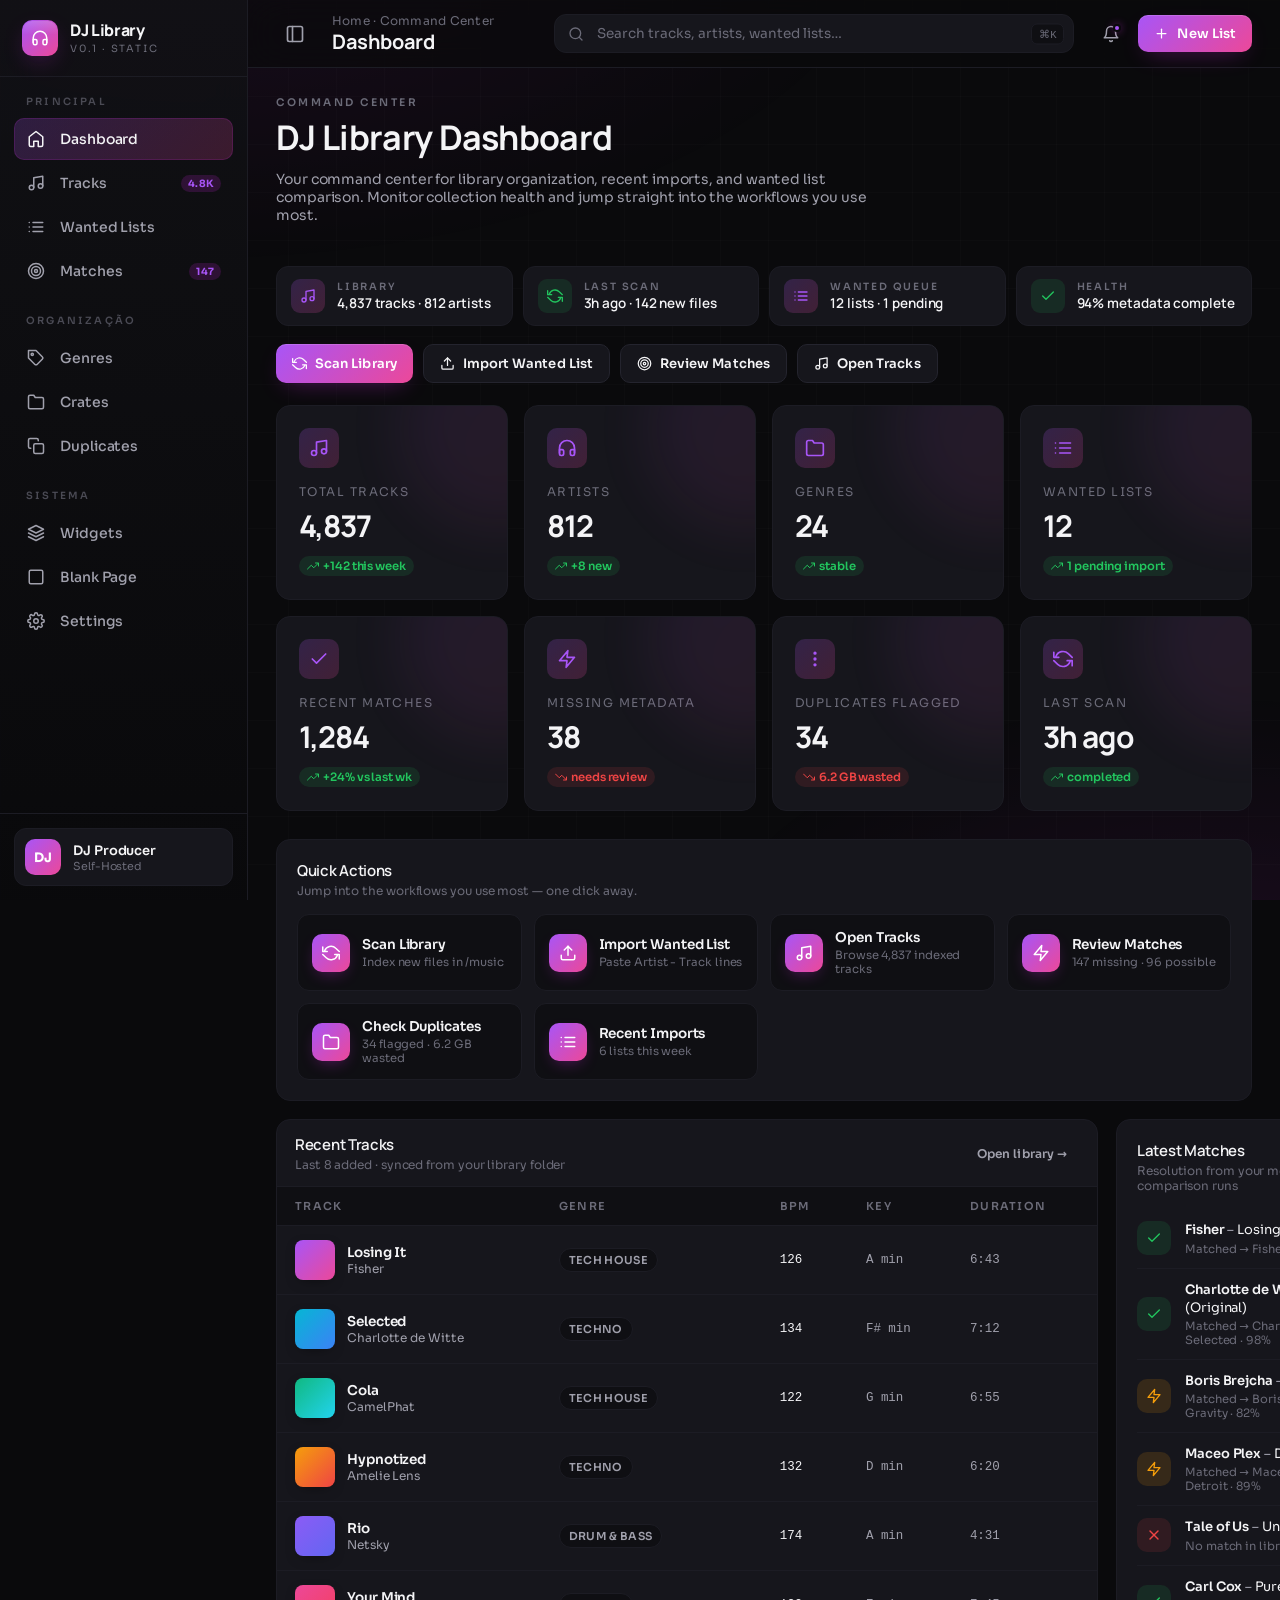
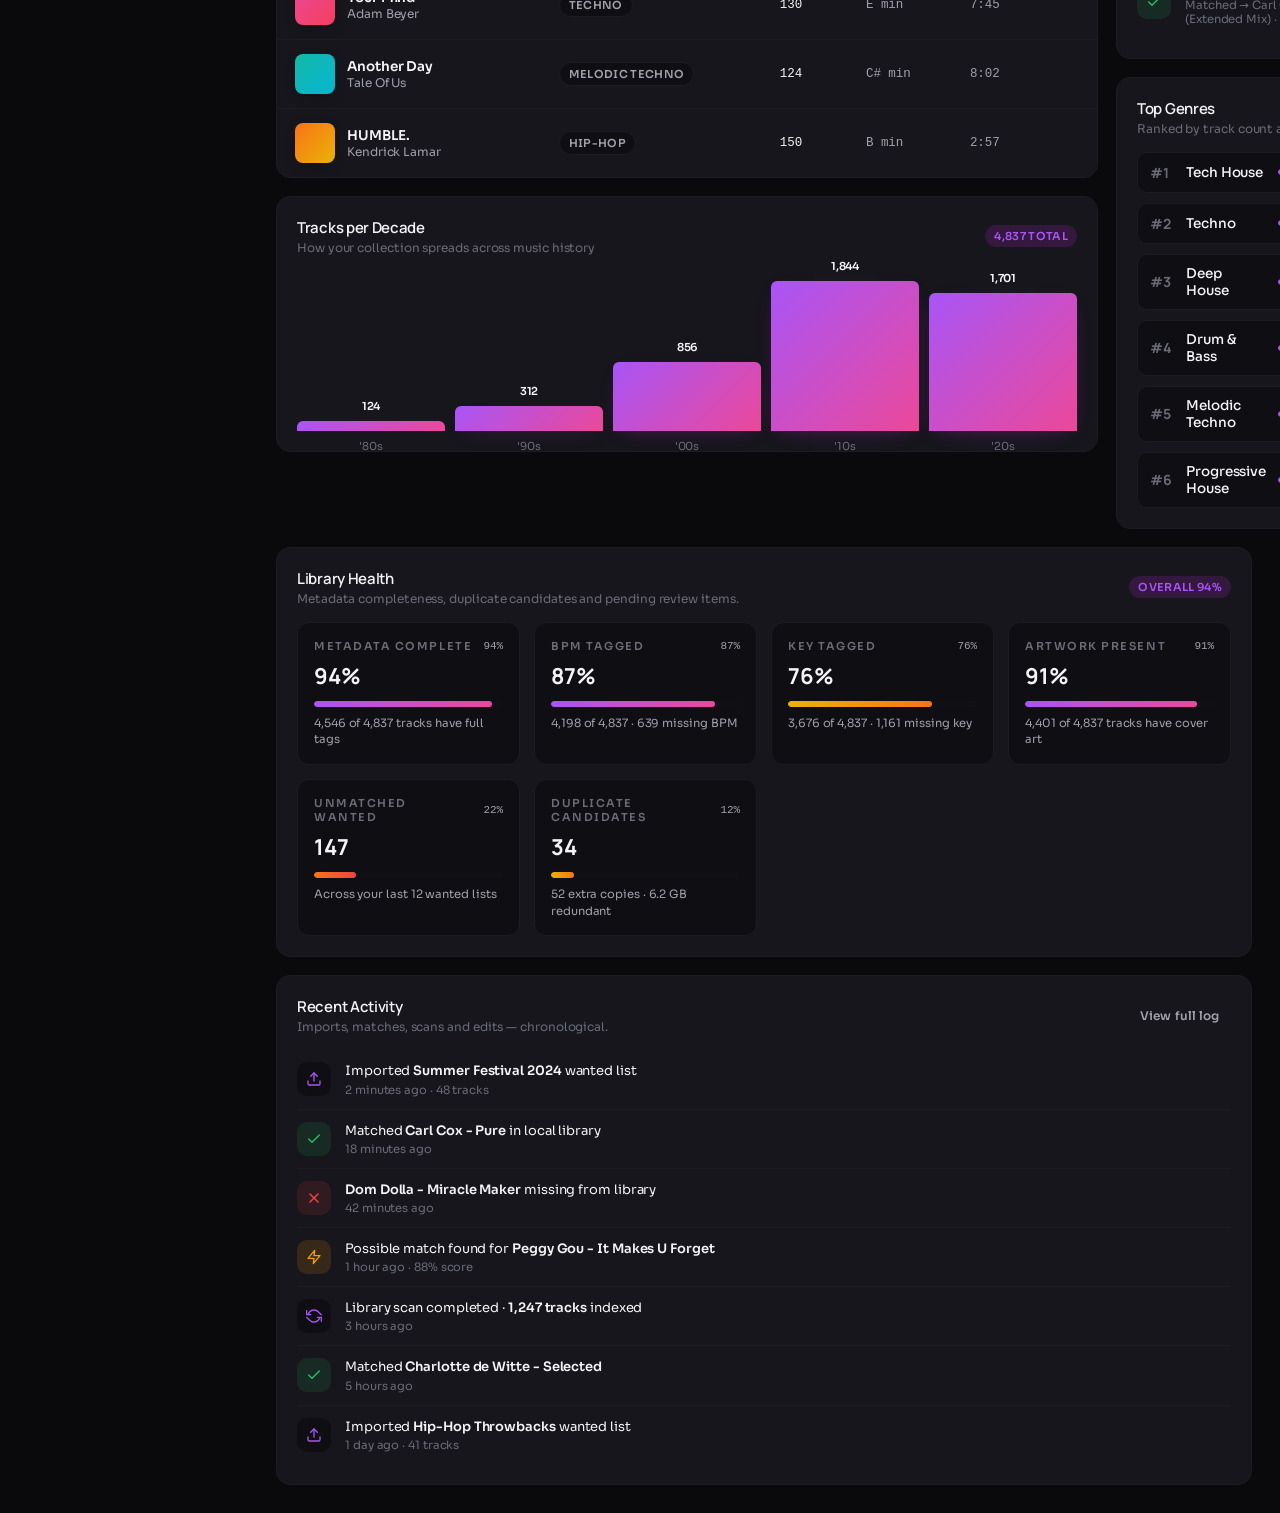
==== commit f3d356d7: "auto-commit for d782123f-0553-4a39-9770-efb527390231" ====
--- a/frontend/public/dj-library/dj-library.html
+++ b/frontend/public/dj-library/dj-library.html
@@ -18,49 +18,66 @@
       <header class="topbar" id="topbar"></header>
       <div class="page" data-testid="page-dashboard">
 
-        <!-- Hero -->
+        <!-- ========== COMMAND CENTER HEADER ========== -->
         <div class="page-hero anim-up">
           <div>
-            <h2>Good evening, DJ Producer</h2>
-            <p class="sub">Your library feels sharp tonight · 1,284 matches across 12 wanted lists. Ready to curate your next set?</p>
-          </div>
-          <div class="kit-row">
-            <button class="btn btn-secondary" data-testid="action-scan">
-              <svg width="15" height="15" viewBox="0 0 24 24" fill="none" stroke="currentColor" stroke-width="2" stroke-linecap="round" stroke-linejoin="round"><polyline points="1 4 1 10 7 10"/><polyline points="23 20 23 14 17 14"/><path d="M3.51 9a9 9 0 0 1 14.85-3.36L23 10M1 14l4.64 4.36A9 9 0 0 0 20.49 15"/></svg>
-              <span>Scan Library</span>
-            </button>
-            <button class="btn btn-primary" data-testid="action-new-list" onclick="location.href='wanted-list.html'">
-              <svg width="15" height="15" viewBox="0 0 24 24" fill="none" stroke="currentColor" stroke-width="2" stroke-linecap="round" stroke-linejoin="round"><line x1="12" y1="5" x2="12" y2="19"/><line x1="5" y1="12" x2="19" y2="12"/></svg>
-              <span>New Wanted List</span>
-            </button>
-          </div>
-        </div>
-
-        <!-- Metrics -->
-        <div class="metrics" id="metrics-grid"></div>
-
-        <!-- Quick Actions -->
-        <div class="card anim-up anim-up-2" style="margin-bottom: 18px;">
+            <div style="font-size:10.5px;letter-spacing:0.24em;text-transform:uppercase;color:var(--text-dim);font-weight:600;margin-bottom:10px;">
+              Command Center
+            </div>
+            <h2>DJ Library Dashboard</h2>
+            <p class="sub">Your command center for library organization, recent imports, and wanted list comparison. Monitor collection health and jump straight into the workflows you use most.</p>
+          </div>
+        </div>
+
+        <!-- Operational status strip -->
+        <div class="command-strip anim-up anim-up-1" data-testid="command-strip" id="command-strip"></div>
+
+        <!-- Primary actions -->
+        <div class="action-row anim-up anim-up-2" data-testid="primary-actions">
+          <button class="btn btn-primary" data-testid="action-scan">
+            <svg width="15" height="15" viewBox="0 0 24 24" fill="none" stroke="currentColor" stroke-width="2" stroke-linecap="round" stroke-linejoin="round"><polyline points="1 4 1 10 7 10"/><polyline points="23 20 23 14 17 14"/><path d="M3.51 9a9 9 0 0 1 14.85-3.36L23 10M1 14l4.64 4.36A9 9 0 0 0 20.49 15"/></svg>
+            <span>Scan Library</span>
+          </button>
+          <button class="btn btn-secondary" data-testid="action-import" onclick="location.href='wanted-list.html'">
+            <svg width="15" height="15" viewBox="0 0 24 24" fill="none" stroke="currentColor" stroke-width="2" stroke-linecap="round" stroke-linejoin="round"><path d="M21 15v4a2 2 0 0 1-2 2H5a2 2 0 0 1-2-2v-4"/><polyline points="17 8 12 3 7 8"/><line x1="12" y1="3" x2="12" y2="15"/></svg>
+            <span>Import Wanted List</span>
+          </button>
+          <button class="btn btn-secondary" data-testid="action-matches" onclick="location.href='matches.html'">
+            <svg width="15" height="15" viewBox="0 0 24 24" fill="none" stroke="currentColor" stroke-width="2" stroke-linecap="round" stroke-linejoin="round"><circle cx="12" cy="12" r="10"/><circle cx="12" cy="12" r="6"/><circle cx="12" cy="12" r="2"/></svg>
+            <span>Review Matches</span>
+          </button>
+          <button class="btn btn-secondary" data-testid="action-tracks" onclick="location.href='tracks.html'">
+            <svg width="15" height="15" viewBox="0 0 24 24" fill="none" stroke="currentColor" stroke-width="2" stroke-linecap="round" stroke-linejoin="round"><path d="M9 18V5l12-2v13"/><circle cx="6" cy="18" r="3"/><circle cx="18" cy="16" r="3"/></svg>
+            <span>Open Tracks</span>
+          </button>
+        </div>
+
+        <!-- ========== METRIC CARDS (strategic overview) ========== -->
+        <div class="metrics anim-up anim-up-3" id="metrics-grid"></div>
+
+        <!-- ========== QUICK ACTIONS ========== -->
+        <div class="card anim-up anim-up-3" style="margin-bottom: 18px;">
           <div class="card-header">
             <div>
               <h3>Quick Actions</h3>
-              <div class="sub">Fast paths into the most used workflows</div>
+              <div class="sub">Jump into the workflows you use most — one click away.</div>
             </div>
           </div>
           <div class="quick-actions" id="quick-actions"></div>
         </div>
 
-        <!-- Main grid: table + top genres + activity -->
-        <div class="grid-2 anim-up anim-up-3" style="margin-bottom: 18px;">
+        <!-- ========== RECENT TRACKS + LATEST MATCHES ========== -->
+        <div class="grid-2 anim-up anim-up-4" style="margin-bottom: 18px;">
           <div class="stack">
+            <!-- Recent tracks -->
             <div class="card" style="padding: 0;">
               <div class="table-toolbar">
                 <div>
                   <h3 style="font-size:15px;font-weight:600;">Recent Tracks</h3>
-                  <div style="font-size:12px;color:var(--text-dim);margin-top:2px;">Last 8 added to your library</div>
+                  <div style="font-size:12px;color:var(--text-dim);margin-top:2px;">Last 8 added · synced from your library folder</div>
                 </div>
                 <div class="tt-spacer"></div>
-                <a href="tracks.html" class="btn btn-ghost btn-sm">View all →</a>
+                <a href="tracks.html" class="btn btn-ghost btn-sm">Open library →</a>
               </div>
               <div class="table-scroll">
                 <table class="data-table">
@@ -78,12 +95,12 @@
               </div>
             </div>
 
-            <!-- Tracks per decade -->
+            <!-- Decade distribution -->
             <div class="card">
               <div class="card-header">
                 <div>
                   <h3>Tracks per Decade</h3>
-                  <div class="sub">Library distribution over time</div>
+                  <div class="sub">How your collection spreads across music history</div>
                 </div>
                 <span class="badge badge-accent">4,837 total</span>
               </div>
@@ -97,7 +114,7 @@
               <div class="card-header">
                 <div>
                   <h3>Latest Matches</h3>
-                  <div class="sub">From recent comparisons</div>
+                  <div class="sub">Resolution from your most recent comparison runs</div>
                 </div>
                 <a href="matches.html" class="btn btn-ghost btn-sm">All →</a>
               </div>
@@ -109,7 +126,7 @@
               <div class="card-header">
                 <div>
                   <h3>Top Genres</h3>
-                  <div class="sub">By number of tracks</div>
+                  <div class="sub">Ranked by track count across your collection</div>
                 </div>
               </div>
               <div class="top-list" id="top-genres"></div>
@@ -117,14 +134,26 @@
           </div>
         </div>
 
-        <!-- Recent activity -->
-        <div class="card anim-up anim-up-4">
+        <!-- ========== LIBRARY HEALTH ========== -->
+        <div class="card anim-up anim-up-5" style="margin-bottom: 18px;" data-testid="library-health">
+          <div class="card-header">
+            <div>
+              <h3>Library Health</h3>
+              <div class="sub">Metadata completeness, duplicate candidates and pending review items.</div>
+            </div>
+            <span class="badge badge-accent">Overall 94%</span>
+          </div>
+          <div class="health-grid" id="health-grid"></div>
+        </div>
+
+        <!-- ========== RECENT ACTIVITY ========== -->
+        <div class="card anim-up anim-up-5">
           <div class="card-header">
             <div>
               <h3>Recent Activity</h3>
-              <div class="sub">All events across your library</div>
-            </div>
-            <button class="btn btn-ghost btn-sm">View log</button>
+              <div class="sub">Imports, matches, scans and edits — chronological.</div>
+            </div>
+            <button class="btn btn-ghost btn-sm">View full log</button>
           </div>
           <div class="activity-list" id="activity-feed"></div>
         </div>
@@ -135,18 +164,36 @@
 
   <script>
     document.addEventListener('DOMContentLoaded', () => {
-      DJLayout.mount({ active: 'dashboard', title: 'Dashboard', crumb: 'Home · Overview' });
+      DJLayout.mount({ active: 'dashboard', title: 'Dashboard', crumb: 'Home · Command Center' });
       const I = DJ_ICONS;
 
-      // Metrics
-      const m = DJ_METRICS;
+      // -------- COMMAND STRIP (operational summary) --------
+      const pills = [
+        { label: 'Library',       value: '4,837 tracks · 812 artists', icon: I.music,   status: '' },
+        { label: 'Last scan',     value: '3h ago · 142 new files',     icon: I.refresh, status: 'ok' },
+        { label: 'Wanted queue',  value: '12 lists · 1 pending',       icon: I.list,    status: '' },
+        { label: 'Health',        value: '94% metadata complete',      icon: I.check,   status: 'ok' },
+      ];
+      document.getElementById('command-strip').innerHTML = pills.map(p => `
+        <div class="command-pill ${p.status}">
+          <div class="pill-icon">${p.icon()}</div>
+          <div class="pill-body">
+            <div class="pill-label">${p.label}</div>
+            <div class="pill-value">${p.value}</div>
+          </div>
+        </div>
+      `).join('');
+
+      // -------- METRICS (8 strategic cards) --------
       const cells = [
-        { label: 'Total Tracks',   value: m.tracks.toLocaleString(), trend: '+142 this week', up: true, icon: I.music, testid: 'metric-tracks' },
-        { label: 'Artists',        value: m.artists, trend: '+8', up: true, icon: I.headphones, testid: 'metric-artists' },
-        { label: 'Matches',        value: m.matched.toLocaleString(), trend: '+24%', up: true, icon: I.check, testid: 'metric-matches' },
-        { label: 'Missing',        value: m.missing, trend: '-12', up: false, icon: I.x, testid: 'metric-missing' },
-        { label: 'Possible Match', value: m.possible, trend: 'review queue', up: true, icon: I.zap, testid: 'metric-possible' },
-        { label: 'Library Size',   value: m.size, trend: '24 GB free', up: true, icon: I.folder, testid: 'metric-size' },
+        { label: 'Total Tracks',      value: '4,837',      trend: '+142 this week',   up: true,  icon: I.music,     testid: 'metric-tracks' },
+        { label: 'Artists',           value: '812',        trend: '+8 new',           up: true,  icon: I.headphones,testid: 'metric-artists' },
+        { label: 'Genres',            value: '24',         trend: 'stable',           up: true,  icon: I.folder,    testid: 'metric-genres' },
+        { label: 'Wanted Lists',      value: '12',         trend: '1 pending import', up: true,  icon: I.list,      testid: 'metric-wanted' },
+        { label: 'Recent Matches',    value: '1,284',      trend: '+24% vs last wk',  up: true,  icon: I.check,     testid: 'metric-matches' },
+        { label: 'Missing Metadata',  value: '38',         trend: 'needs review',     up: false, icon: I.zap,       testid: 'metric-missing-meta' },
+        { label: 'Duplicates Flagged',value: '34',         trend: '6.2 GB wasted',    up: false, icon: I.more || I.folder, testid: 'metric-duplicates' },
+        { label: 'Last Scan',         value: '3h ago',     trend: 'completed',        up: true,  icon: I.refresh,   testid: 'metric-last-scan' },
       ];
       document.getElementById('metrics-grid').innerHTML = cells.map(c => `
         <div class="metric" data-testid="${c.testid}">
@@ -157,12 +204,14 @@
         </div>
       `).join('');
 
-      // Quick actions
+      // -------- QUICK ACTIONS (6 workflows) --------
       document.getElementById('quick-actions').innerHTML = [
-        { title: 'Import Wanted List', sub: 'Paste or upload a TXT', icon: I.upload, href: 'wanted-list.html', testid: 'qa-import' },
-        { title: 'Browse Tracks',      sub: 'Filter & organize',     icon: I.music,  href: 'tracks.html',      testid: 'qa-browse' },
-        { title: 'Review Matches',     sub: '147 missing · 96 possible', icon: I.target || I.zap, href: 'matches.html', testid: 'qa-review' },
-        { title: 'Manage Crates',      sub: '18 crates',             icon: I.folder, href: 'crates.html',      testid: 'qa-crates' },
+        { title: 'Scan Library',       sub: 'Index new files in /music',        icon: I.refresh, href: '#',                 testid: 'qa-scan' },
+        { title: 'Import Wanted List', sub: 'Paste Artist - Track lines',       icon: I.upload,  href: 'wanted-list.html',  testid: 'qa-import' },
+        { title: 'Open Tracks',        sub: 'Browse 4,837 indexed tracks',      icon: I.music,   href: 'tracks.html',       testid: 'qa-browse' },
+        { title: 'Review Matches',     sub: '147 missing · 96 possible',        icon: I.zap,     href: 'matches.html',      testid: 'qa-review' },
+        { title: 'Check Duplicates',   sub: '34 flagged · 6.2 GB wasted',       icon: I.folder,  href: 'duplicates.html',   testid: 'qa-duplicates' },
+        { title: 'Recent Imports',     sub: '6 lists this week',                icon: I.list,    href: 'wanted-list.html',  testid: 'qa-recent' },
       ].map(q => `
         <a href="${q.href}" class="qa" data-testid="${q.testid}">
           <div class="qa-icon">${q.icon()}</div>
@@ -173,7 +222,7 @@
         </a>
       `).join('');
 
-      // Recent tracks (first 8)
+      // -------- RECENT TRACKS TABLE --------
       document.getElementById('recent-tracks-body').innerHTML = DJ_TRACKS.slice(0, 8).map(t => {
         const cover = coverUrl(t.id);
         const grad = coverClass(t.id);
@@ -196,7 +245,7 @@
         `;
       }).join('');
 
-      // Decade chart
+      // -------- DECADE CHART --------
       const maxDec = Math.max(...DJ_DECADES.map(d => d.value));
       document.getElementById('decade-chart').innerHTML = DJ_DECADES.map(d => {
         const h = Math.round((d.value / maxDec) * 100);
@@ -208,7 +257,7 @@
         `;
       }).join('');
 
-      // Latest matches
+      // -------- LATEST MATCHES --------
       document.getElementById('latest-matches').innerHTML = DJ_MATCHES.slice(0, 6).map(m => {
         const cls = m.status === 'have' ? 'have' : m.status === 'missing' ? 'missing' : 'possible';
         const ico = m.status === 'have' ? I.check() : m.status === 'missing' ? I.x() : I.zap();
@@ -224,7 +273,7 @@
         `;
       }).join('');
 
-      // Top genres
+      // -------- TOP GENRES --------
       const maxG = Math.max(...DJ_GENRES.map(g => g.count));
       document.getElementById('top-genres').innerHTML = DJ_GENRES.slice(0, 6).map((g, i) => `
         <div class="top-row">
@@ -235,7 +284,28 @@
         </div>
       `).join('');
 
-      // Activity feed
+      // -------- LIBRARY HEALTH (6 indicators) --------
+      const health = [
+        { label: 'Metadata Complete', value: '94%', pct: 94, sub: '4,546 of 4,837 tracks have full tags', level: 'ok'     },
+        { label: 'BPM Tagged',        value: '87%', pct: 87, sub: '4,198 of 4,837 · 639 missing BPM',      level: 'ok'     },
+        { label: 'Key Tagged',        value: '76%', pct: 76, sub: '3,676 of 4,837 · 1,161 missing key',    level: 'warn'   },
+        { label: 'Artwork Present',   value: '91%', pct: 91, sub: '4,401 of 4,837 tracks have cover art',  level: 'ok'     },
+        { label: 'Unmatched Wanted',  value: '147', pct: 22, sub: 'Across your last 12 wanted lists',      level: 'danger' },
+        { label: 'Duplicate Candidates', value: '34', pct: 12, sub: '52 extra copies · 6.2 GB redundant', level: 'warn'   },
+      ];
+      document.getElementById('health-grid').innerHTML = health.map(h => `
+        <div class="health-item">
+          <div class="h-head">
+            <span class="h-label">${h.label}</span>
+            <span class="h-pct">${h.pct}%</span>
+          </div>
+          <div class="h-value">${h.value}</div>
+          <div class="h-progress"><div class="h-progress-fill ${h.level === 'ok' ? '' : h.level}" style="width:${h.pct}%"></div></div>
+          <div class="h-sub">${h.sub}</div>
+        </div>
+      `).join('');
+
+      // -------- ACTIVITY FEED --------
       document.getElementById('activity-feed').innerHTML = DJ_ACTIVITY.map(a => {
         const cls = a.type === 'have' ? 'have' : a.type === 'missing' ? 'missing' : a.type === 'possible' ? 'possible' : '';
         const ico = a.icon === 'check' ? I.check() : a.icon === 'x' ? I.x() : a.icon === 'zap' ? I.zap() : a.icon === 'upload' ? I.upload() : I.refresh();
--- a/frontend/public/dj-library/assets/css/main.css
+++ b/frontend/public/dj-library/assets/css/main.css
@@ -96,6 +96,207 @@
   --accent-grad: linear-gradient(135deg, #10b981 0%, #84cc16 100%);
   --accent-grad-soft: linear-gradient(135deg, rgba(16, 185, 129, 0.2) 0%, rgba(132, 204, 22, 0.2) 100%);
 }
+
+/* ---------- LIGHT MODE ----------
+   Surfaces & text invert while accents (skins) remain intact.
+   Uses warm off-white surfaces with neutral slate text — optimal WCAG AA contrast.
+*/
+[data-mode="light"] {
+  --bg:             #f6f6f8;
+  --bg-grid:        #ececef;
+  --bg-elevated:    #ffffff;
+  --bg-card:        #ffffff;
+  --bg-card-hover:  #f3f3f6;
+  --bg-inset:       #f0f0f3;
+  --border:         #e4e4e9;
+  --border-strong:  #d4d4dc;
+  --border-subtle:  #ececf0;
+
+  --text:       #1a1a22;
+  --text-muted: #52525c;
+  --text-dim:   #8a8a96;
+  --text-faint: #b9b9c2;
+
+  /* status backgrounds slightly stronger so they stay visible on white */
+  --have-bg:     rgba(34, 197, 94, 0.14);
+  --missing-bg:  rgba(239, 68, 68, 0.14);
+  --possible-bg: rgba(245, 158, 11, 0.18);
+  --info-bg:     rgba(14, 165, 233, 0.14);
+  --info:        #0284c7;
+  --have:        #16a34a;
+  --missing:     #dc2626;
+  --possible:    #d97706;
+}
+
+/* Darken accent-soft a hair in light mode for readability on white */
+[data-mode="light"][data-skin="neon"]     { --accent-soft: rgba(192, 38, 211, 0.14); --accent-glow: rgba(192, 38, 211, 0.28); }
+[data-mode="light"][data-skin="electric"] { --accent-soft: rgba(6, 182, 212, 0.14);  --accent-glow: rgba(6, 182, 212, 0.28); }
+[data-mode="light"][data-skin="nebula"]   { --accent-soft: rgba(139, 92, 246, 0.14); --accent-glow: rgba(139, 92, 246, 0.28); }
+[data-mode="light"][data-skin="sunset"]   { --accent-soft: rgba(249, 115, 22, 0.14); --accent-glow: rgba(249, 115, 22, 0.28); }
+[data-mode="light"][data-skin="matrix"]   { --accent-soft: rgba(16, 185, 129, 0.14); --accent-glow: rgba(16, 185, 129, 0.28); }
+
+/* Dim the ambient body glows + grid overlay for light mode */
+[data-mode="light"] body::before { opacity: 0.32; }
+[data-mode="light"] body::after  {
+  background-image:
+    linear-gradient(rgba(0,0,0,0.025) 1px, transparent 1px),
+    linear-gradient(90deg, rgba(0,0,0,0.025) 1px, transparent 1px);
+}
+
+/* Sidebar + topbar: swap gradient for flat light surface */
+[data-mode="light"] .sidebar {
+  background: linear-gradient(180deg, rgba(255,255,255,0.96) 0%, rgba(246,246,248,0.92) 100%);
+  border-right: 1px solid var(--border);
+}
+[data-mode="light"] .topbar {
+  background: rgba(255,255,255,0.82);
+  border-bottom: 1px solid var(--border);
+}
+
+/* Metric card glow softer in light mode */
+[data-mode="light"] .metric::before { opacity: 0.05; }
+
+/* Stronger card shadow rather than glow on light bg */
+[data-mode="light"] .card,
+[data-mode="light"] .metric,
+[data-mode="light"] .table-wrap,
+[data-mode="light"] .hrow-card,
+[data-mode="light"] .track-card,
+[data-mode="light"] .crate-card {
+  box-shadow: 0 1px 2px rgba(15, 23, 42, 0.04), 0 1px 1px rgba(15, 23, 42, 0.02);
+}
+
+/* Buttons: adjust ghost/secondary contrast */
+[data-mode="light"] .btn-secondary {
+  background: #ffffff;
+  border-color: var(--border);
+}
+[data-mode="light"] .btn-secondary:hover { background: var(--bg-card-hover); }
+[data-mode="light"] .btn-ghost:hover    { background: var(--bg-inset); }
+
+/* Inputs & textareas on white */
+[data-mode="light"] .input,
+[data-mode="light"] .textarea,
+[data-mode="light"] .topbar-search input {
+  background: #ffffff;
+}
+[data-mode="light"] .filter-input,
+[data-mode="light"] .view-toggle,
+[data-mode="light"] .dropdown-menu,
+[data-mode="light"] .kbd {
+  background: #ffffff;
+}
+
+/* Table header keeps the "inset" look */
+[data-mode="light"] .data-table thead th { background: #fafafc; }
+[data-mode="light"] .data-table tbody tr:hover { background: #fafafc; }
+
+/* Scrollbar tuning */
+[data-mode="light"] *::-webkit-scrollbar-thumb { background: #d4d4dc; border-color: var(--bg); }
+[data-mode="light"] *::-webkit-scrollbar-thumb:hover { background: #a8a8b0; }
+
+/* Modal backdrop lighter */
+[data-mode="light"] .modal-backdrop { background: rgba(15, 15, 20, 0.45); }
+
+/* ---------- Command center (dashboard hero operational strip) ---------- */
+.command-strip {
+  display: grid;
+  grid-template-columns: repeat(auto-fit, minmax(220px, 1fr));
+  gap: 10px;
+  margin: 0 0 18px;
+}
+.command-pill {
+  display: flex;
+  align-items: center;
+  gap: 12px;
+  padding: 12px 14px;
+  background: var(--bg-card);
+  border: 1px solid var(--border-subtle);
+  border-radius: 12px;
+  transition: border-color var(--t-fast) var(--ease), background var(--t-fast) var(--ease);
+}
+.command-pill:hover { border-color: var(--border-strong); }
+.command-pill .pill-icon {
+  width: 34px; height: 34px;
+  border-radius: 9px;
+  background: var(--accent-grad-soft);
+  display: grid; place-items: center;
+  color: var(--accent-2);
+  flex-shrink: 0;
+}
+.command-pill .pill-icon svg { width: 16px; height: 16px; }
+.command-pill .pill-body { display: flex; flex-direction: column; min-width: 0; line-height: 1.25; }
+.command-pill .pill-label {
+  font-size: 10px;
+  color: var(--text-dim);
+  text-transform: uppercase;
+  letter-spacing: 0.18em;
+  font-weight: 600;
+}
+.command-pill .pill-value {
+  font-family: 'Manrope', sans-serif;
+  font-weight: 600;
+  font-size: 13.5px;
+  color: var(--text);
+  margin-top: 2px;
+  white-space: nowrap;
+  overflow: hidden;
+  text-overflow: ellipsis;
+}
+.command-pill.ok   .pill-icon { background: var(--have-bg);     color: var(--have); }
+.command-pill.warn .pill-icon { background: var(--possible-bg); color: var(--possible); }
+
+/* Primary action row on dashboards */
+.action-row {
+  display: flex;
+  gap: 10px;
+  flex-wrap: wrap;
+  margin-bottom: 22px;
+}
+.action-row .btn { flex: 0 0 auto; }
+@media (max-width: 640px) {
+  .action-row .btn { flex: 1 1 calc(50% - 5px); justify-content: center; }
+}
+
+/* Library health grid */
+.health-grid {
+  display: grid;
+  grid-template-columns: repeat(auto-fit, minmax(220px, 1fr));
+  gap: 14px;
+}
+.health-item {
+  padding: 16px;
+  background: var(--bg-inset);
+  border: 1px solid var(--border-subtle);
+  border-radius: 12px;
+  transition: border-color var(--t-fast) var(--ease);
+}
+.health-item:hover { border-color: var(--border-strong); }
+.health-item .h-head { display: flex; align-items: center; justify-content: space-between; gap: 10px; }
+.health-item .h-label {
+  font-size: 11px;
+  color: var(--text-dim);
+  text-transform: uppercase;
+  letter-spacing: 0.14em;
+  font-weight: 600;
+}
+.health-item .h-pct {
+  font-family: 'JetBrains Mono', monospace;
+  font-size: 11px;
+  color: var(--text-muted);
+}
+.health-item .h-value {
+  font-family: 'Manrope', sans-serif;
+  font-size: 22px;
+  font-weight: 700;
+  margin-top: 8px;
+  letter-spacing: -0.01em;
+}
+.health-item .h-progress { height: 6px; background: var(--bg-elevated); border-radius: 999px; margin-top: 10px; overflow: hidden; }
+.health-item .h-progress-fill { height: 100%; background: var(--accent-grad); border-radius: 999px; transition: width var(--t-slow) var(--ease); }
+.health-item .h-progress-fill.warn   { background: linear-gradient(90deg, #eab308 0%, #f97316 100%); }
+.health-item .h-progress-fill.danger { background: linear-gradient(90deg, #f97316 0%, #ef4444 100%); }
+.health-item .h-sub { font-size: 11.5px; color: var(--text-muted); margin-top: 8px; line-height: 1.45; }
 
 /* ---------- Reset ---------- */
 *, *::before, *::after { box-sizing: border-box; }
